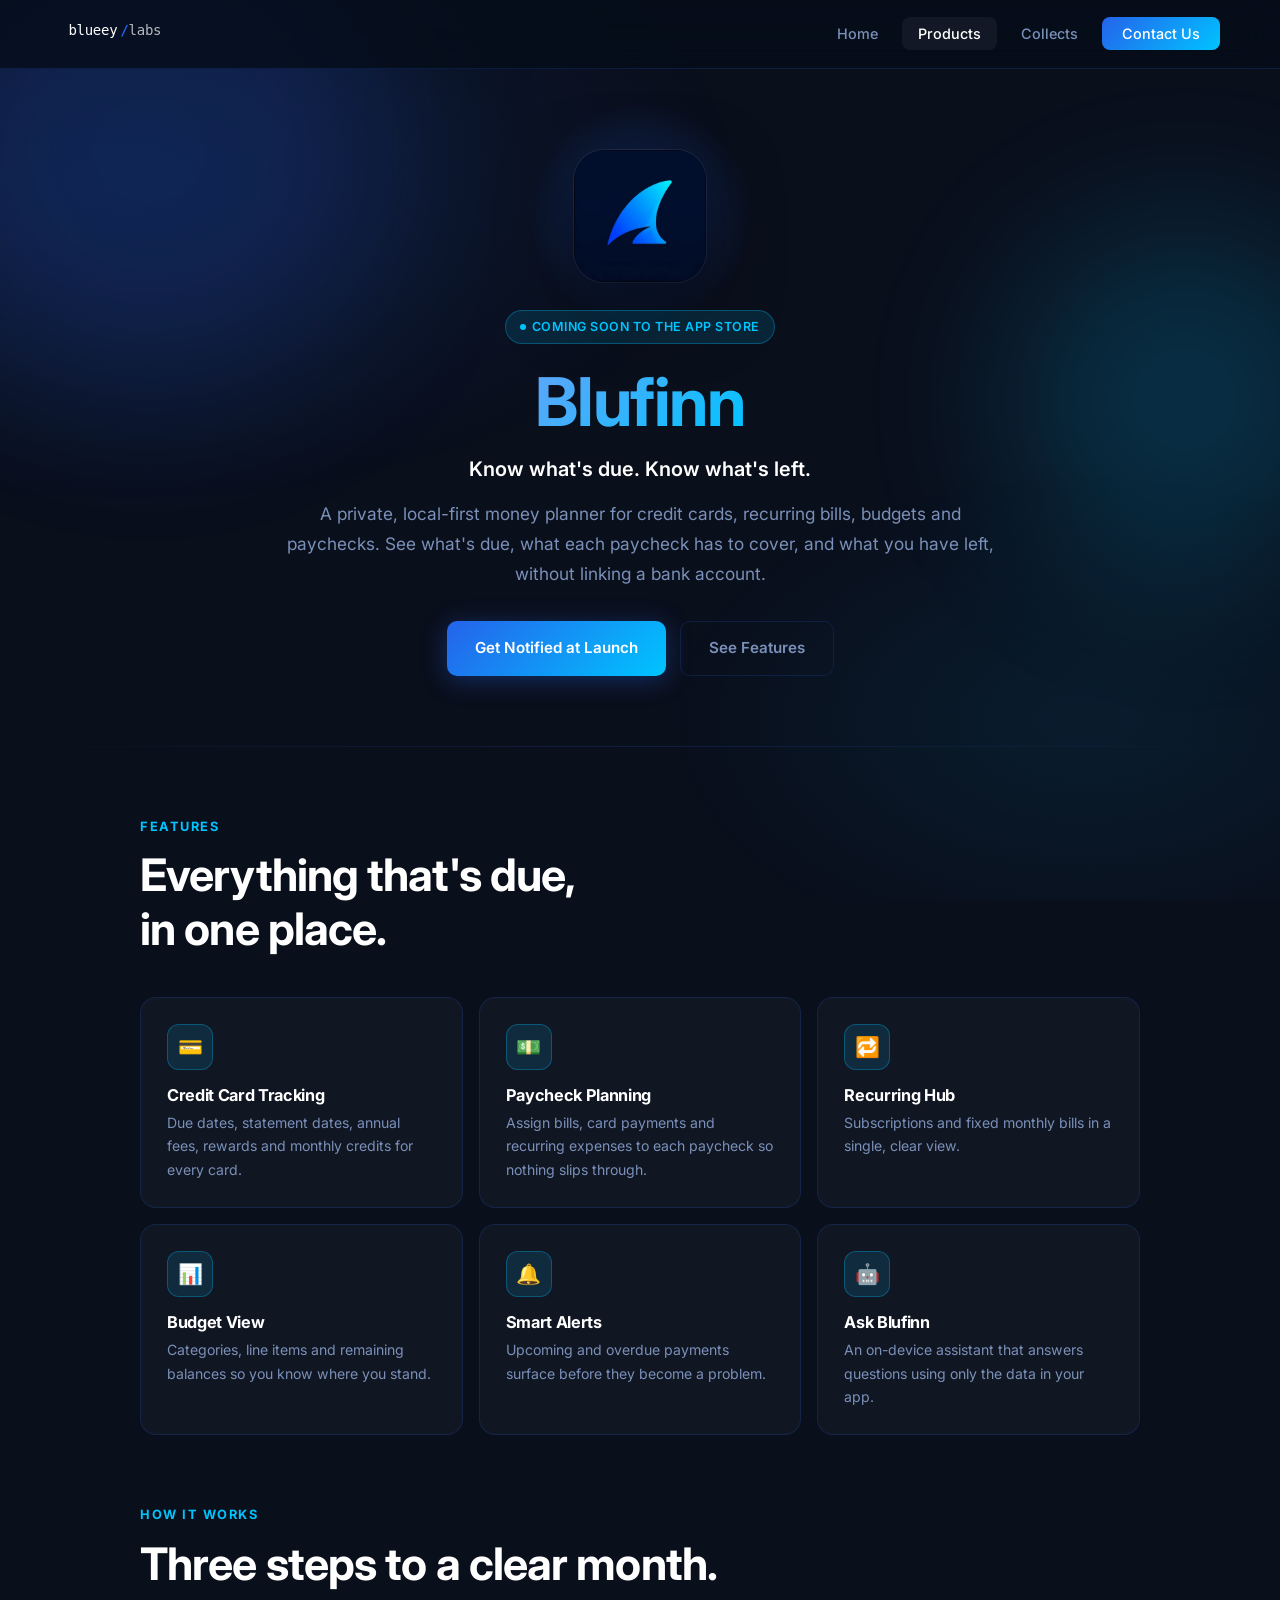
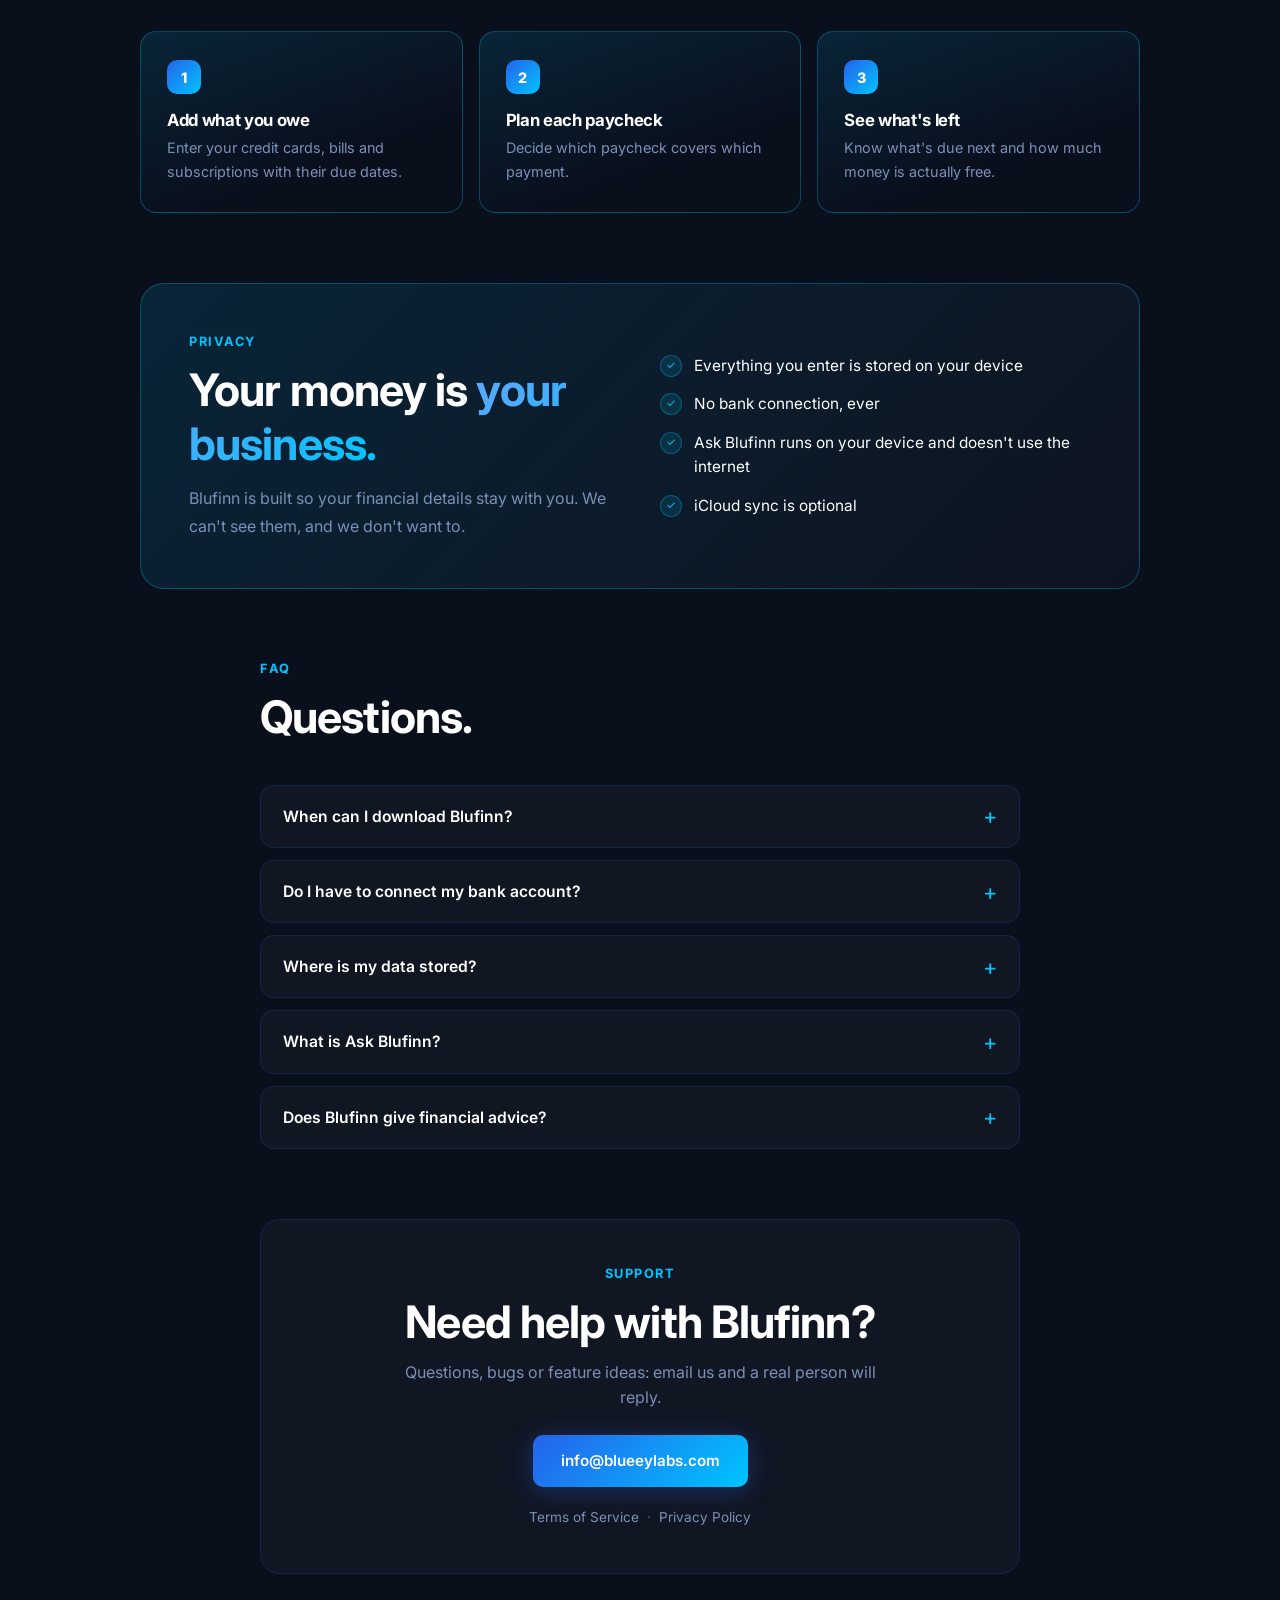
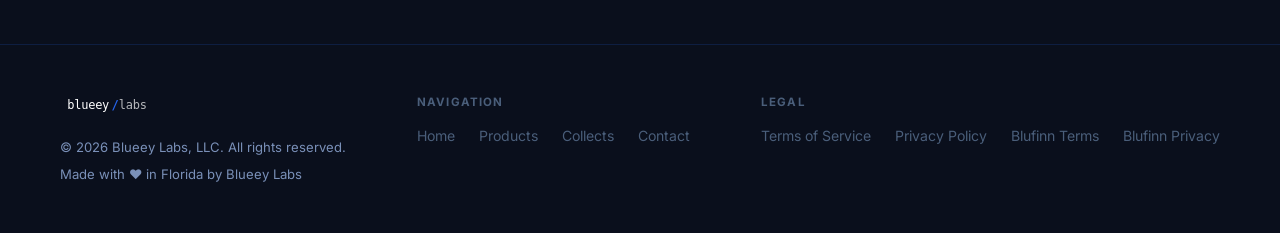
==== blufinn/index.html @ 623c94d7 "Add Blufinn and StockLore pages and a Collects selling FAQ Each app gets its own page (/blufinn/, /s" ====
<!DOCTYPE html>
<html lang="en">
<head>
  <meta charset="UTF-8" />
  <meta name="viewport" content="width=device-width, initial-scale=1.0" />
  <title>Blufinn — Private Money Planner for iPhone | Blueey Labs</title>
  <meta name="description" content="Blufinn is a private, local-first money planner for credit cards, recurring bills, budgets and paychecks. No bank connection required." />
  <link rel="icon" type="image/png" sizes="32x32" href="../assets/images/favicon-32.png" />
  <link rel="icon" type="image/png" sizes="16x16" href="../assets/images/favicon-16.png" />
  <meta property="og:title" content="Blufinn — Private Money Planner for iPhone | Blueey Labs" />
  <meta property="og:description" content="Blufinn is a private, local-first money planner for credit cards, recurring bills, budgets and paychecks. No bank connection required." />
  <meta property="og:image" content="https://blueeylabs.com/assets/images/og-image.png" />
  <link rel="stylesheet" href="../assets/css/style.css" />
  <link rel="stylesheet" href="../assets/css/app-page.css" />
</head>
<body class="" data-nav="products">
<nav>
  <div class="nav-inner">
    <a href="../index.html" class="nav-logo"><img src="../assets/images/logo.svg" alt="Blueey Labs" height="28" /></a>
    <ul class="nav-links">
      <li><a href="../index.html">Home</a></li>
      <li><a href="../products.html">Products</a></li>
      <li><a href="../collects.html">Collects</a></li>
      <li><a href="../contact.html" class="nav-cta">Contact Us</a></li>
    </ul>
    <button class="hamburger" aria-label="Toggle menu"><span></span><span></span><span></span></button>
  </div>
</nav>

<section class="app-hero">
  <div class="orbs"><div class="orb orb-1"></div><div class="orb orb-2"></div></div>
  <div class="app-hero-inner">
    <div class="app-hero-icon-wrap fade-up"><img src="../assets/images/blufinn-icon.webp" alt="Blufinn app icon" class="app-hero-icon" /></div>
    <span class="badge badge-accent fade-up"><span class="badge-dot"></span>Coming Soon to the App Store</span>
    <h1 class="fade-up fade-up-delay-1"><span class="accent-text">Blufinn</span></h1>
    <p class="tagline fade-up fade-up-delay-1">Know what's due. Know what's left.</p>
    <p class="lead fade-up fade-up-delay-2">A private, local-first money planner for credit cards, recurring bills, budgets and paychecks. See what's due, what each paycheck has to cover, and what you have left, without linking a bank account.</p>
    <div class="app-actions fade-up fade-up-delay-3">
      <a href="../contact.html" class="btn btn-accent">Get Notified at Launch</a>
      <a href="#features" class="btn btn-ghost">See Features</a>
    </div>
  </div>
</section>

<div class="divider"></div>

<section class="app-block" id="features">
  <div class="app-narrow">
    <div class="section-header fade-up">
      <div class="section-label">Features</div>
      <h2>Everything that's due,<br>in one place.</h2>
    </div>
    <div class="feat-grid">
      <div class="feat glow fade-up"><div class="emoji">💳</div><h3>Credit Card Tracking</h3><p>Due dates, statement dates, annual fees, rewards and monthly credits for every card.</p></div>
      <div class="feat glow fade-up fade-up-delay-1"><div class="emoji">💵</div><h3>Paycheck Planning</h3><p>Assign bills, card payments and recurring expenses to each paycheck so nothing slips through.</p></div>
      <div class="feat glow fade-up fade-up-delay-2"><div class="emoji">🔁</div><h3>Recurring Hub</h3><p>Subscriptions and fixed monthly bills in a single, clear view.</p></div>
      <div class="feat glow fade-up"><div class="emoji">📊</div><h3>Budget View</h3><p>Categories, line items and remaining balances so you know where you stand.</p></div>
      <div class="feat glow fade-up fade-up-delay-1"><div class="emoji">🔔</div><h3>Smart Alerts</h3><p>Upcoming and overdue payments surface before they become a problem.</p></div>
      <div class="feat glow fade-up fade-up-delay-2"><div class="emoji">🤖</div><h3>Ask Blufinn</h3><p>An on-device assistant that answers questions using only the data in your app.</p></div>
    </div>
  </div>
</section>

<section class="app-block" style="padding-top: 0;">
  <div class="app-narrow">
    <div class="section-header fade-up">
      <div class="section-label">How it works</div>
      <h2>Three steps to a clear month.</h2>
    </div>
    <div class="flow">
      <div class="flow-step fade-up"><h3>Add what you owe</h3><p>Enter your credit cards, bills and subscriptions with their due dates.</p></div>
      <div class="flow-step fade-up fade-up-delay-1"><h3>Plan each paycheck</h3><p>Decide which paycheck covers which payment.</p></div>
      <div class="flow-step fade-up fade-up-delay-2"><h3>See what's left</h3><p>Know what's due next and how much money is actually free.</p></div>
    </div>
  </div>
</section>

<section class="app-block" style="padding-top: 0;">
  <div class="app-narrow">
    <div class="callout fade-up">
      <div>
        <div class="section-label">Privacy</div>
        <h2>Your money is <span class="accent-text">your business.</span></h2>
        <p>Blufinn is built so your financial details stay with you. We can't see them, and we don't want to.</p>
      </div>
      <ul class="check-list">
        <li>Everything you enter is stored on your device</li>
        <li>No bank connection, ever</li>
        <li>Ask Blufinn runs on your device and doesn't use the internet</li>
        <li>iCloud sync is optional</li>
      </ul>
    </div>
  </div>
</section>

<section class="app-block" style="padding-top: 0;" id="faq">
  <div class="app-narrow" style="max-width: 760px;">
    <div class="section-header fade-up">
      <div class="section-label">FAQ</div>
      <h2>Questions.</h2>
    </div>
    <div class="faq fade-up">
      <details><summary>When can I download Blufinn?</summary><p>Blufinn is coming soon to the App Store for iPhone. <a href="../contact.html">Send us a message</a> and we'll let you know when it launches.</p></details>
      <details><summary>Do I have to connect my bank account?</summary><p>No. Blufinn never connects to your bank. You enter your cards, bills and paychecks yourself.</p></details>
      <details><summary>Where is my data stored?</summary><p>On your device. Blueey Labs has no access to it. If you turn on optional iCloud sync, your data syncs across your own Apple devices through Apple's iCloud.</p></details>
      <details><summary>What is Ask Blufinn?</summary><p>An assistant built into the app that answers questions using only the data already on your device. It doesn't connect to the internet.</p></details>
      <details><summary>Does Blufinn give financial advice?</summary><p>No. Blufinn is a personal planning tool that helps you organize your own information. It isn't financial, investment, tax or legal advice.</p></details>
    </div>
  </div>
</section>

<section class="app-block" style="padding-top: 0;" id="support">
  <div class="app-narrow" style="max-width: 760px;">
    <div class="support-card fade-up">
      <div class="section-label">Support</div>
      <h2>Need help with Blufinn?</h2>
      <p>Questions, bugs or feature ideas: email us and a real person will reply.</p>
      <a href="mailto:info@blueeylabs.com?subject=Blufinn%20Support" class="btn btn-accent">info@blueeylabs.com</a>
      <div class="support-links"><a href="terms.html">Terms of Service</a>·<a href="privacy.html">Privacy Policy</a></div>
    </div>
  </div>
</section>

<footer>
  <div class="footer-inner">
    <div class="footer-col">
      <a href="../index.html" class="footer-logo"><img src="../assets/images/logo.svg" alt="Blueey Labs" height="24" /></a>
      <div class="footer-copy">
        <p>© 2026 Blueey Labs, LLC. All rights reserved.</p>
        <p style="margin-top:6px;">Made with ❤️ in Florida by Blueey Labs</p>
      </div>
    </div>
    <div class="footer-col">
      <span class="footer-col-label">Navigation</span>
      <ul class="footer-links">
        <li><a href="../index.html">Home</a></li>
        <li><a href="../products.html">Products</a></li>
      <li><a href="../collects.html">Collects</a></li>
        <li><a href="../contact.html">Contact</a></li>
      </ul>
    </div>
    <div class="footer-col">
      <span class="footer-col-label">Legal</span>
      <ul class="footer-links">
        <li><a href="../legal/terms.html">Terms of Service</a></li>
        <li><a href="../legal/privacy.html">Privacy Policy</a></li>
        <li><a href="terms.html">Blufinn Terms</a></li>
        <li><a href="privacy.html">Blufinn Privacy</a></li>
      </ul>
    </div>
  </div>
</footer>
<script src="../assets/js/main.js"></script>
</body>
</html>
---- assets/css/style.css ----
@import url('https://fonts.googleapis.com/css2?family=Inter:wght@300;400;500;600;700;800;900&family=JetBrains+Mono:wght@400;600&display=swap');

:root {
  --bg-base: #0A0F1C;
  --bg-surface: #0D1526;
  --bg-card: rgba(255, 255, 255, 0.03);
  --blue: #2563EB;
  --blue-light: #3B82F6;
  --cyan: #00C4FF;
  --gradient: linear-gradient(135deg, #2563EB, #00C4FF);
  --gradient-text: linear-gradient(135deg, #60A5FA, #00C4FF);
  --text-primary: #FFFFFF;
  --text-secondary: #7A90B8;
  --text-muted: #4A5E7A;
  --border: rgba(37, 99, 235, 0.18);
  --border-hover: rgba(0, 196, 255, 0.3);
  --glow: 0 0 40px rgba(37, 99, 235, 0.22);
  --radius: 16px;
  --radius-sm: 10px;
}

*, *::before, *::after { box-sizing: border-box; margin: 0; padding: 0; }

html { scroll-behavior: smooth; }

body {
  font-family: 'Inter', -apple-system, BlinkMacSystemFont, sans-serif;
  background: var(--bg-base);
  color: var(--text-primary);
  line-height: 1.6;
  overflow-x: hidden;
}

/* ── Background ── */
@property --tone-a { syntax: '<color>'; inherits: true; initial-value: rgba(37, 99, 235, 0.12); }
@property --tone-b { syntax: '<color>'; inherits: true; initial-value: rgba(0, 196, 255, 0.08); }

body { transition: --tone-a 1.4s ease, --tone-b 1.4s ease; }
body.tone-warm { --tone-a: rgba(139, 107, 217, 0.13); --tone-b: rgba(245, 128, 74, 0.13); }

body::before {
  content: '';
  position: fixed;
  inset: 0;
  background:
    radial-gradient(ellipse 80% 60% at 10% 20%, var(--tone-a) 0%, transparent 60%),
    radial-gradient(ellipse 60% 50% at 85% 80%, var(--tone-b) 0%, transparent 55%);
  pointer-events: none;
  z-index: 0;
}

/* ── Typography ── */
h1, h2, h3, h4 { font-weight: 700; line-height: 1.2; letter-spacing: -0.02em; }
h1 { font-size: clamp(2.4rem, 6vw, 4.5rem); }
h2 { font-size: clamp(1.8rem, 4vw, 2.8rem); }
h3 { font-size: clamp(1.2rem, 2.5vw, 1.5rem); }
p { color: var(--text-secondary); }

.gradient-text {
  background: var(--gradient-text);
  -webkit-background-clip: text;
  -webkit-text-fill-color: transparent;
  background-clip: text;
}

/* ── Layout ── */
.container { max-width: 1160px; margin: 0 auto; padding: 0 24px; }

/* ── Navigation ── */
nav {
  position: fixed;
  top: 0;
  view-transition-name: site-nav;
  left: 0;
  right: 0;
  z-index: 100;
  padding: 0 24px;
  backdrop-filter: blur(20px);
  -webkit-backdrop-filter: blur(20px);
  background: rgba(6, 13, 26, 0.8);
  border-bottom: 1px solid var(--border);
  transition: all 0.3s ease;
}

.nav-inner {
  max-width: 1160px;
  margin: 0 auto;
  height: 68px;
  display: flex;
  align-items: center;
  justify-content: space-between;
}

.nav-logo {
  font-size: 1.2rem;
  font-weight: 800;
  letter-spacing: -0.03em;
  text-decoration: none;
  background: var(--gradient-text);
  -webkit-background-clip: text;
  -webkit-text-fill-color: transparent;
  background-clip: text;
}

.nav-links {
  display: flex;
  align-items: center;
  gap: 8px;
  list-style: none;
}

.nav-links a {
  text-decoration: none;
  color: var(--text-secondary);
  font-size: 0.9rem;
  font-weight: 500;
  padding: 8px 16px;
  border-radius: 8px;
  transition: all 0.2s ease;
}

.nav-links a:hover, .nav-links a.active {
  color: var(--text-primary);
  background: rgba(255, 255, 255, 0.05);
}

.nav-cta {
  background: var(--gradient) !important;
  color: #fff !important;
  border-radius: 8px !important;
  padding: 8px 20px !important;
}

.nav-cta:hover { opacity: 0.9; transform: translateY(-1px); }

.hamburger {
  display: none;
  flex-direction: column;
  gap: 5px;
  cursor: pointer;
  padding: 4px;
  background: none;
  border: none;
}

.hamburger span {
  display: block;
  width: 22px;
  height: 2px;
  background: var(--text-secondary);
  border-radius: 2px;
  transition: all 0.3s ease;
}

/* ── Buttons ── */
.btn {
  display: inline-flex;
  align-items: center;
  gap: 8px;
  padding: 14px 28px;
  border-radius: var(--radius-sm);
  font-size: 0.95rem;
  font-weight: 600;
  text-decoration: none;
  cursor: pointer;
  border: none;
  transition: all 0.25s ease;
  font-family: inherit;
}

.btn-primary {
  background: var(--gradient);
  color: #fff;
  box-shadow: 0 4px 24px rgba(37, 99, 235, 0.35);
}

.btn-primary:hover {
  transform: translateY(-2px);
  box-shadow: 0 8px 32px rgba(37, 99, 235, 0.5);
}

.btn-ghost {
  background: transparent;
  color: var(--text-secondary);
  border: 1px solid var(--border);
}

.btn-ghost:hover {
  color: var(--text-primary);
  border-color: var(--border-hover);
  background: rgba(255, 255, 255, 0.04);
}

.btn-outline {
  background: transparent;
  color: var(--cyan);
  border: 1px solid rgba(0, 196, 255, 0.3);
}

.btn-outline:hover {
  background: rgba(0, 196, 255, 0.08);
  border-color: var(--cyan);
}

/* ── Cards ── */
.card {
  background: var(--bg-card);
  border: 1px solid var(--border);
  border-radius: var(--radius);
  padding: 32px;
  transition: all 0.3s ease;
  position: relative;
  overflow: hidden;
}

.card::before {
  content: '';
  position: absolute;
  inset: 0;
  background: linear-gradient(135deg, rgba(37,99,235,0.05) 0%, transparent 60%);
  opacity: 0;
  transition: opacity 0.3s ease;
  pointer-events: none;
}

.card:hover {
  border-color: var(--border-hover);
  transform: translateY(-4px);
  box-shadow: var(--glow);
}

.card:hover::before { opacity: 1; }

/* ── Badge ── */
.badge {
  display: inline-flex;
  align-items: center;
  gap: 6px;
  padding: 6px 14px;
  border-radius: 100px;
  font-size: 0.78rem;
  font-weight: 600;
  letter-spacing: 0.04em;
  text-transform: uppercase;
}

.badge-blue {
  background: rgba(37, 99, 235, 0.15);
  color: #60A5FA;
  border: 1px solid rgba(37, 99, 235, 0.25);
}

.badge-cyan {
  background: rgba(0, 196, 255, 0.12);
  color: var(--cyan);
  border: 1px solid rgba(0, 196, 255, 0.2);
}

.badge-dot {
  width: 6px; height: 6px;
  border-radius: 50%;
  background: currentColor;
  animation: pulse 2s ease-in-out infinite;
}

@keyframes pulse {
  0%, 100% { opacity: 1; transform: scale(1); }
  50% { opacity: 0.5; transform: scale(0.8); }
}

/* ── Section ── */
section { position: relative; z-index: 1; }

.section-label {
  font-size: 0.8rem;
  font-weight: 700;
  letter-spacing: 0.12em;
  text-transform: uppercase;
  color: var(--blue);
  margin-bottom: 12px;
}

.section-header { margin-bottom: 64px; }
.section-header.centered { text-align: center; }
.section-header p { margin-top: 16px; max-width: 540px; font-size: 1.05rem; }
.section-header.centered p { margin: 16px auto 0; }

/* ── Divider ── */
.divider {
  height: 1px;
  background: linear-gradient(90deg, transparent, var(--border), transparent);
  margin: 0;
}

/* ── Icon Box ── */
.icon-box {
  width: 52px; height: 52px;
  border-radius: 12px;
  display: flex; align-items: center; justify-content: center;
  background: rgba(37, 99, 235, 0.12);
  border: 1px solid rgba(37, 99, 235, 0.2);
  font-size: 1.4rem;
  margin-bottom: 20px;
  flex-shrink: 0;
}

/* ── Footer ── */
footer {
  position: relative;
  z-index: 1;
  border-top: 1px solid var(--border);
  padding: 48px 24px;
  margin-top: 0;
}

.footer-inner {
  max-width: 1160px;
  margin: 0 auto;
  display: flex;
  align-items: center;
  justify-content: space-between;
  flex-wrap: wrap;
  gap: 24px;
}

.footer-logo {
  font-size: 1.1rem;
  font-weight: 800;
  letter-spacing: -0.03em;
  background: var(--gradient-text);
  -webkit-background-clip: text;
  -webkit-text-fill-color: transparent;
  background-clip: text;
  text-decoration: none;
}

.footer-links {
  display: flex;
  gap: 24px;
  list-style: none;
}

.footer-links a {
  text-decoration: none;
  color: var(--text-muted);
  font-size: 0.88rem;
  transition: color 0.2s;
}

.footer-links a:hover { color: var(--text-secondary); }

.footer-copy {
  font-size: 0.82rem;
  color: var(--text-muted);
}

/* ── Scroll Animation ── */
.fade-up {
  opacity: 0;
  transform: translateY(30px);
  transition: opacity 0.8s cubic-bezier(0.22, 1, 0.36, 1), transform 0.8s cubic-bezier(0.22, 1, 0.36, 1);
}

.fade-up.visible {
  opacity: 1;
  transform: translateY(0);
}

.fade-up-delay-1 { transition-delay: 0.1s; }
.fade-up-delay-2 { transition-delay: 0.2s; }
.fade-up-delay-3 { transition-delay: 0.3s; }

/* ── Page Hero (inner pages) ── */
.page-hero {
  padding: 160px 0 80px;
  text-align: center;
}

.page-hero p {
  font-size: 1.1rem;
  margin-top: 16px;
  max-width: 500px;
  margin-left: auto;
  margin-right: auto;
}

/* ── Scroll Progress Bar ── */
#scroll-progress {
  position: fixed;
  top: 0; left: 0;
  height: 2px;
  width: 0%;
  background: var(--gradient);
  z-index: 200;
  transition: width 0.1s linear;
  border-radius: 0 2px 2px 0;
}

/* ── Hamburger → X ── */
.hamburger.open span:nth-child(1) { transform: translateY(7px) rotate(45deg); }
.hamburger.open span:nth-child(2) { opacity: 0; transform: scaleX(0); }
.hamburger.open span:nth-child(3) { transform: translateY(-7px) rotate(-45deg); }

/* ── Typewriter cursor ── */
.typewriter-wrap { display: inline; }
#typewriter { display: inline; }
.cursor {
  display: inline-block;
  width: 3px;
  height: 0.85em;
  background: var(--cyan);
  border-radius: 2px;
  margin-left: 4px;
  vertical-align: middle;
  animation: blink 1s step-end infinite;
}
@keyframes blink { 0%, 100% { opacity: 1; } 50% { opacity: 0; } }

/* ── Floating Orbs ── */
.orbs {
  position: absolute;
  inset: 0;
  overflow: hidden;
  pointer-events: none;
  z-index: 0;
}
.orb {
  position: absolute;
  border-radius: 50%;
  filter: blur(80px);
  opacity: 0.18;
  animation: float 12s ease-in-out infinite;
}
.orb-1 { width: 500px; height: 500px; background: #2563EB; top: -100px; left: -100px; animation-duration: 14s; }
.orb-2 { width: 350px; height: 350px; background: #00C4FF; top: 30%; right: -80px; animation-duration: 10s; animation-delay: -4s; }
.orb-3 { width: 300px; height: 300px; background: #2563EB; bottom: 0; left: 30%; animation-duration: 16s; animation-delay: -8s; }

@keyframes float {
  0%, 100% { transform: translate(0, 0) scale(1); }
  33% { transform: translate(30px, -40px) scale(1.05); }
  66% { transform: translate(-20px, 20px) scale(0.95); }
}

/* ── iPhone Mockup ── */
.iphone-mockup {
  position: relative;
  width: 240px;
  margin: 0 auto;
  flex-shrink: 0;
}
.iphone-frame {
  position: relative;
  width: 240px;
  background: #0A0F1C;
  border-radius: 40px;
  border: 2px solid rgba(255,255,255,0.12);
  box-shadow:
    0 0 0 1px rgba(255,255,255,0.06),
    0 40px 80px rgba(0,0,0,0.6),
    inset 0 0 0 1px rgba(255,255,255,0.04);
  padding: 14px 10px;
  overflow: hidden;
}
.iphone-notch {
  width: 80px; height: 22px;
  background: #0A0F1C;
  border-radius: 0 0 14px 14px;
  margin: 0 auto 10px;
  border: 2px solid rgba(255,255,255,0.1);
  border-top: none;
  position: relative; z-index: 2;
}
.iphone-screen {
  border-radius: 24px;
  overflow: hidden;
  background: #f0f0f0;
  aspect-ratio: 9/19.5;
}
.iphone-screen img {
  width: 100%; height: 100%;
  object-fit: cover;
  display: block;
}
.iphone-screen-placeholder {
  width: 100%;
  height: 100%;
  background: linear-gradient(160deg, #1a2a4a 0%, #0a1628 100%);
  display: flex; align-items: center; justify-content: center;
  flex-direction: column; gap: 12px;
}
.iphone-screen-placeholder span {
  font-size: 2rem;
}
.iphone-screen-placeholder p {
  font-size: 0.7rem;
  color: rgba(255,255,255,0.4);
  text-align: center;
  padding: 0 12px;
}
.iphone-btn-side {
  position: absolute;
  right: -3px;
  top: 80px;
  width: 3px; height: 60px;
  background: rgba(255,255,255,0.1);
  border-radius: 0 2px 2px 0;
}
.iphone-btn-vol-up {
  position: absolute;
  left: -3px; top: 70px;
  width: 3px; height: 36px;
  background: rgba(255,255,255,0.1);
  border-radius: 2px 0 0 2px;
}
.iphone-btn-vol-down {
  position: absolute;
  left: -3px; top: 114px;
  width: 3px; height: 36px;
  background: rgba(255,255,255,0.1);
  border-radius: 2px 0 0 2px;
}

/* ── Legal Pages ── */
.legal-content {
  max-width: 760px;
  margin: 0 auto;
  padding: 40px 24px 100px;
}
.legal-content h2 { font-size: 1.4rem; margin: 40px 0 12px; color: var(--text-primary); }
.legal-content h3 { font-size: 1rem; margin: 24px 0 8px; color: var(--text-secondary); font-weight: 600; }
.legal-content p { font-size: 0.92rem; line-height: 1.8; margin-bottom: 12px; }
.legal-content ul { padding-left: 20px; margin-bottom: 12px; }
.legal-content ul li { font-size: 0.92rem; line-height: 1.8; color: var(--text-secondary); margin-bottom: 6px; }
.legal-content a { color: var(--blue-light); text-decoration: none; }
.legal-content a:hover { text-decoration: underline; }
.legal-meta {
  font-size: 0.8rem;
  color: var(--text-muted);
  padding: 12px 16px;
  background: var(--bg-card);
  border: 1px solid var(--border);
  border-radius: 8px;
  margin-bottom: 40px;
}

/* ── Footer Legal Links ── */
.footer-inner {
  align-items: flex-start !important;
}
.footer-col { display: flex; flex-direction: column; gap: 12px; }
.footer-col-label {
  font-size: 0.72rem;
  font-weight: 700;
  letter-spacing: 0.1em;
  text-transform: uppercase;
  color: var(--text-muted);
}

/* ── 404 Page ── */
.not-found {
  min-height: 100vh;
  display: flex;
  align-items: center;
  justify-content: center;
  text-align: center;
  padding: 24px;
  position: relative; z-index: 1;
}
.not-found-inner { max-width: 520px; }
.not-found-code {
  font-size: clamp(6rem, 20vw, 10rem);
  font-weight: 900;
  letter-spacing: -0.05em;
  line-height: 1;
  background: var(--gradient-text);
  -webkit-background-clip: text;
  -webkit-text-fill-color: transparent;
  background-clip: text;
  margin-bottom: 8px;
}
.not-found h2 { margin-bottom: 16px; }
.not-found p { margin-bottom: 36px; }
.not-found-actions { display: flex; gap: 14px; justify-content: center; flex-wrap: wrap; }

/* ── Responsive ── */
@media (max-width: 768px) {
  .nav-links { display: none; flex-direction: column; gap: 4px; }
  .nav-links.open {
    display: flex;
    position: absolute;
    top: 68px;
    left: 0; right: 0;
    background: rgba(10, 15, 28, 0.97);
    backdrop-filter: blur(20px);
    border-bottom: 1px solid var(--border);
    padding: 16px;
  }
  .nav-links.open a { padding: 12px 16px; border-radius: 8px; width: 100%; }
  .hamburger { display: flex; }
  .footer-inner { flex-direction: column !important; text-align: center; align-items: center !important; }
  .footer-links { flex-wrap: wrap; justify-content: center; }
  .footer-col { align-items: center; }
}

/* ── Anchor offset for fixed nav ── */
section[id] { scroll-margin-top: 88px; }

/* ── Smooth page-to-page transitions ── */
@view-transition { navigation: auto; }
::view-transition-old(root) { animation: vt-out 0.22s ease both; }
::view-transition-new(root) { animation: vt-in 0.38s cubic-bezier(0.22, 1, 0.36, 1) both; }
@keyframes vt-out { to { opacity: 0; transform: translateY(-8px); } }
@keyframes vt-in { from { opacity: 0; transform: translateY(12px); } }

/* ── Cursor-following border glow ── */
.glow { position: relative; }
.glow::before {
  content: '';
  position: absolute;
  inset: 0;
  border-radius: inherit;
  padding: 1.5px;
  background: radial-gradient(260px circle at var(--mx, 50%) var(--my, 50%), var(--glow-color, rgba(0, 196, 255, 0.95)), transparent 70%);
  -webkit-mask: linear-gradient(#000 0 0) content-box, linear-gradient(#000 0 0);
  -webkit-mask-composite: xor;
  mask: linear-gradient(#000 0 0) content-box exclude, linear-gradient(#000 0 0);
  opacity: 0;
  transition: opacity 0.35s ease;
  pointer-events: none;
  z-index: 2;
}
.glow:hover::before { opacity: 1; }
.glow-warm { --glow-color: rgba(255, 150, 90, 0.95); }

/* ── FAQ ── */
:root { interpolate-size: allow-keywords; }
.faq { display: grid; gap: 12px; }
.faq details {
  background: var(--bg-card);
  border: 1px solid var(--border);
  border-radius: 14px;
  padding: 0 22px;
  transition: border-color 0.25s ease;
}
.faq details[open], .faq details:hover { border-color: var(--border-hover); }
.faq summary {
  list-style: none;
  cursor: pointer;
  padding: 18px 0;
  font-weight: 600;
  font-size: 0.98rem;
  display: flex;
  align-items: center;
  justify-content: space-between;
  gap: 16px;
}
.faq summary::-webkit-details-marker { display: none; }
.faq summary::after {
  content: '+';
  flex-shrink: 0;
  font-size: 1.4rem;
  font-weight: 400;
  line-height: 1;
  color: var(--accent, var(--cyan));
  transition: transform 0.3s ease;
}
.faq details[open] summary::after { transform: rotate(45deg); }
.faq details p { padding-bottom: 18px; font-size: 0.93rem; line-height: 1.75; }
.faq details a { color: var(--accent, var(--cyan)); text-decoration: none; }
.faq details a:hover { text-decoration: underline; }
.faq details::details-content {
  block-size: 0;
  overflow: clip;
  transition: block-size 0.35s cubic-bezier(0.22, 1, 0.36, 1), content-visibility 0.35s allow-discrete;
}
.faq details[open]::details-content { block-size: auto; }

@media (prefers-reduced-motion: reduce) {
  *, *::before, *::after { animation: none !important; transition-duration: 0.01ms !important; }
  .fade-up { opacity: 1; transform: none; }
  ::view-transition-old(root), ::view-transition-new(root) { animation: none; }
}
---- assets/css/app-page.css ----
/* Shared layout for the per-app pages (/blufinn, /stocklore) */
body {
  --accent: #00C4FF;
  --accent-grad: linear-gradient(135deg, #2563EB, #00C4FF);
  --accent-text: linear-gradient(135deg, #60A5FA, #00C4FF);
  --accent-soft: rgba(0, 196, 255, 0.12);
  --accent-border: rgba(0, 196, 255, 0.3);
  --accent-shadow: rgba(37, 99, 235, 0.35);
}
body.warm {
  --accent: #FF9E70;
  --accent-grad: linear-gradient(135deg, #F5804A, #8B6BD9);
  --accent-text: linear-gradient(135deg, #F5804A, #8B6BD9);
  --accent-soft: rgba(245, 128, 74, 0.12);
  --accent-border: rgba(245, 128, 74, 0.3);
  --accent-shadow: rgba(245, 128, 74, 0.3);
  --glow-color: rgba(255, 150, 90, 0.95);
  --tone-a: rgba(139, 107, 217, 0.13);
  --tone-b: rgba(245, 128, 74, 0.12);
}

.accent-text {
  background: var(--accent-text);
  -webkit-background-clip: text;
  -webkit-text-fill-color: transparent;
  background-clip: text;
}
.badge-accent { background: var(--accent-soft); color: var(--accent); border: 1px solid var(--accent-border); }
.btn-accent { background: var(--accent-grad); color: #fff; box-shadow: 0 4px 24px var(--accent-shadow); }
.btn-accent:hover { transform: translateY(-2px); filter: brightness(1.08); }

/* ── Hero ── */
.app-hero { padding: 150px 24px 70px; text-align: center; position: relative; z-index: 1; }
.app-hero-inner { max-width: 720px; margin: 0 auto; position: relative; z-index: 1; }
.app-hero-icon-wrap { position: relative; width: 132px; height: 132px; margin: 0 auto 28px; }
.app-hero-icon-wrap::before {
  content: ''; position: absolute; inset: -50px; border-radius: 50%;
  background: radial-gradient(circle, var(--accent-shadow) 0%, transparent 70%);
  animation: appGlow 3.5s ease-in-out infinite;
}
@keyframes appGlow { 0%, 100% { transform: scale(0.92); opacity: 0.7; } 50% { transform: scale(1.08); opacity: 1; } }
.app-hero-icon {
  position: relative; width: 132px; height: 132px; border-radius: 30px; display: block;
  box-shadow: 0 24px 70px rgba(0,0,0,0.55), 0 0 0 1px rgba(255,255,255,0.08);
}
.app-hero h1 { font-size: clamp(2.6rem, 7vw, 4.2rem); margin: 18px 0 10px; }
.app-hero .tagline { font-size: 1.25rem; color: var(--text-primary); font-weight: 600; margin-bottom: 14px; }
.app-hero .lead { font-size: 1.08rem; line-height: 1.75; margin-bottom: 32px; }
.app-actions { display: flex; gap: 14px; justify-content: center; flex-wrap: wrap; }

.app-block { padding: 70px 24px; }
.app-narrow { max-width: 1000px; margin: 0 auto; }
.app-block .section-header { margin-bottom: 40px; }
.app-block .section-label { color: var(--accent); }

/* ── Features ── */
.feat-grid { display: grid; grid-template-columns: repeat(3, 1fr); gap: 16px; }
.feat {
  padding: 26px; border-radius: 16px; background: var(--bg-card); border: 1px solid var(--border);
  transition: transform 0.3s ease, border-color 0.3s ease;
}
.feat:hover { transform: translateY(-3px); border-color: var(--accent-border); }
.feat .emoji {
  width: 46px; height: 46px; border-radius: 12px; display: flex; align-items: center; justify-content: center;
  font-size: 1.25rem; margin-bottom: 16px; background: var(--accent-soft); border: 1px solid var(--accent-border);
}
.feat h3 { font-size: 1.02rem; margin-bottom: 6px; }
.feat p { font-size: 0.88rem; line-height: 1.65; }

/* ── Steps ── */
.flow { display: grid; grid-template-columns: repeat(3, 1fr); gap: 16px; counter-reset: flow; }
.flow-step {
  counter-increment: flow; padding: 28px 26px; border-radius: 16px;
  background: linear-gradient(160deg, var(--accent-soft), transparent 70%); border: 1px solid var(--accent-border);
}
.flow-step::before {
  content: counter(flow); display: flex; align-items: center; justify-content: center;
  width: 34px; height: 34px; border-radius: 10px; margin-bottom: 16px;
  background: var(--accent-grad); color: #fff; font-weight: 800; font-size: 0.9rem;
}
.flow-step h3 { font-size: 1.05rem; margin-bottom: 6px; }
.flow-step p { font-size: 0.9rem; line-height: 1.65; }

/* ── Callout ── */
.callout {
  border-radius: 24px; padding: 48px;
  background: linear-gradient(135deg, var(--accent-soft), rgba(255,255,255,0.02));
  border: 1px solid var(--accent-border);
  display: grid; grid-template-columns: 1fr 1fr; gap: 40px; align-items: center;
}
.callout h2 { margin-bottom: 12px; }
.callout p { font-size: 1rem; line-height: 1.75; }
.check-list { list-style: none; display: grid; gap: 14px; }
.check-list li { display: flex; gap: 12px; align-items: flex-start; font-size: 0.96rem; color: var(--text-primary); }
.check-list li::before {
  content: '✓'; flex-shrink: 0; width: 22px; height: 22px; border-radius: 50%; margin-top: 1px;
  display: flex; align-items: center; justify-content: center; font-size: 0.7rem;
  color: var(--accent); background: var(--accent-soft); border: 1px solid var(--accent-border);
}

/* ── Support ── */
.support-card {
  text-align: center; padding: 44px 28px; border-radius: 20px;
  background: var(--bg-card); border: 1px solid var(--border);
}
.support-card h2 { margin-bottom: 10px; }
.support-card p { max-width: 480px; margin: 0 auto 24px; }
.support-links { margin-top: 20px; font-size: 0.85rem; color: var(--text-muted); }
.support-links a { color: var(--text-secondary); text-decoration: none; margin: 0 8px; }
.support-links a:hover { color: var(--accent); }

@media (max-width: 820px) {
  .app-hero { padding: 120px 20px 50px; }
  .app-block { padding: 50px 16px; }
  .feat-grid, .flow { grid-template-columns: 1fr; }
  .callout { grid-template-columns: 1fr; padding: 32px 24px; gap: 26px; }
}
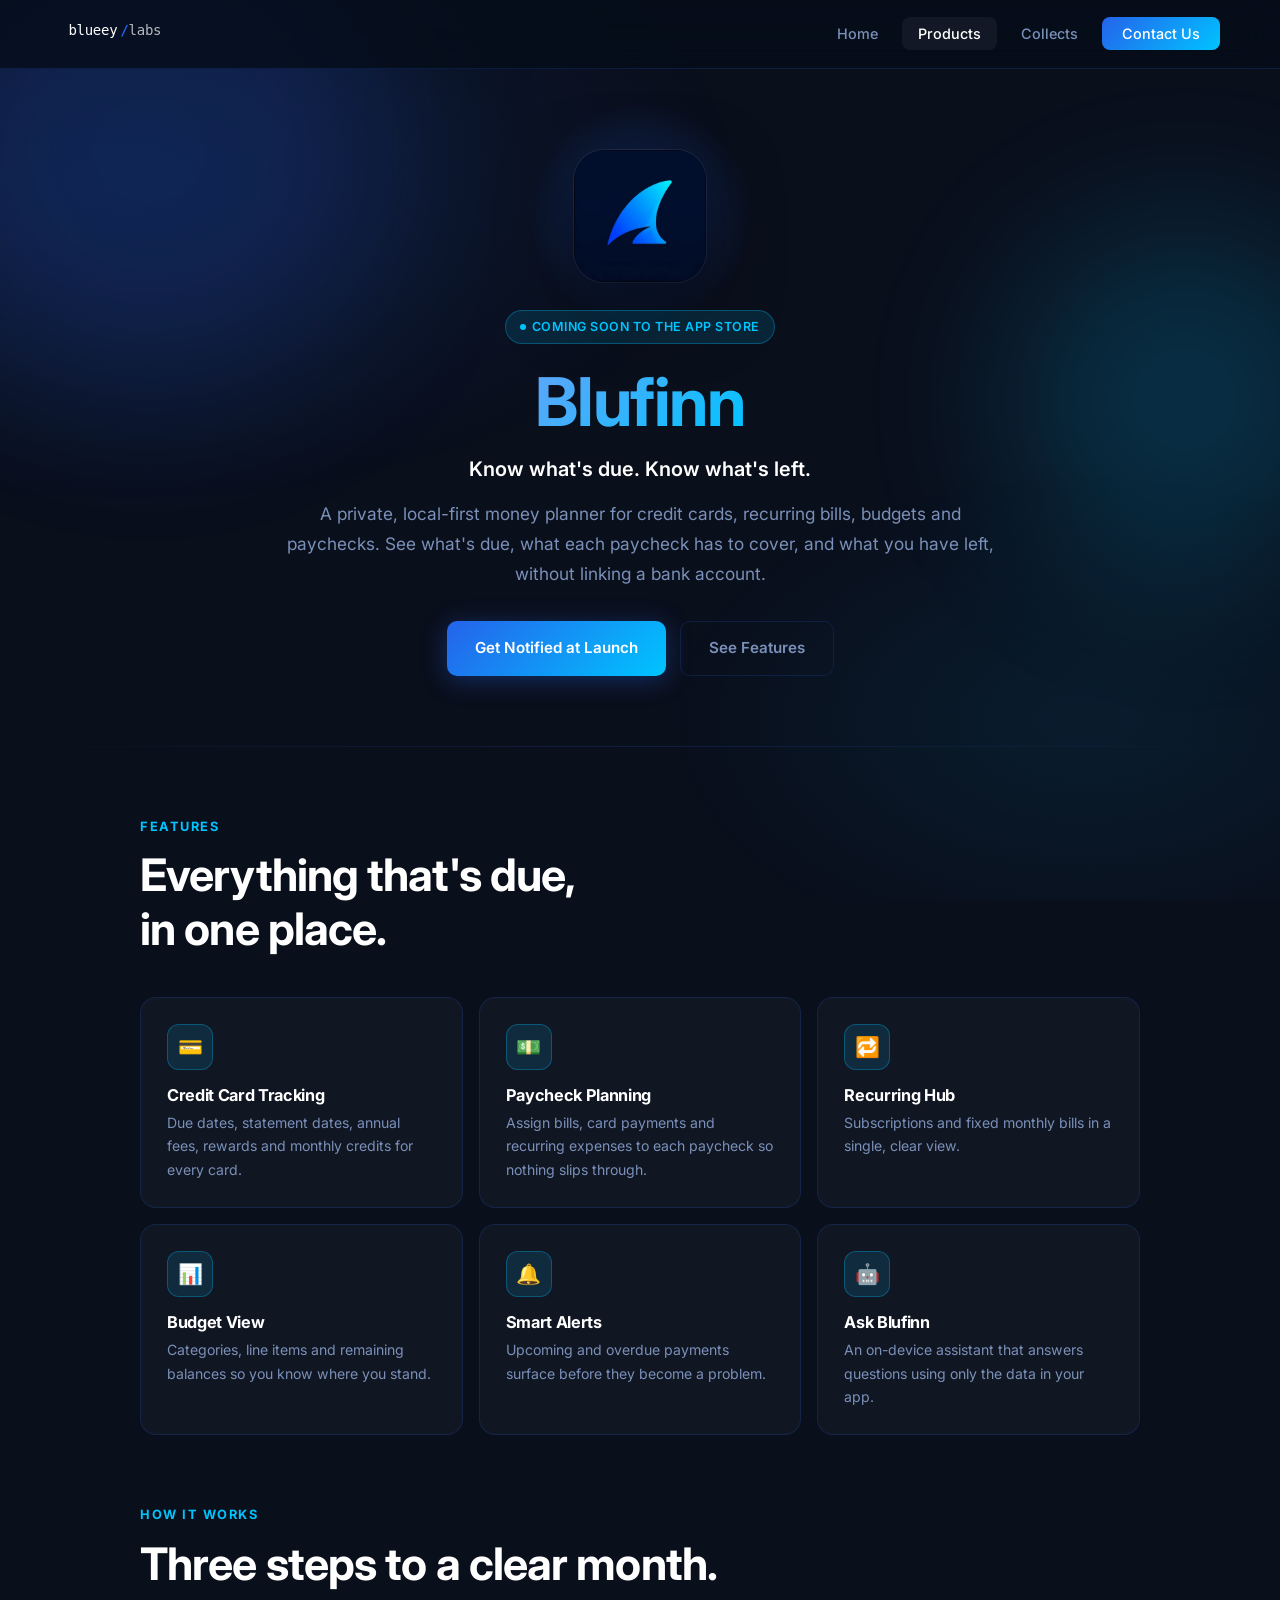
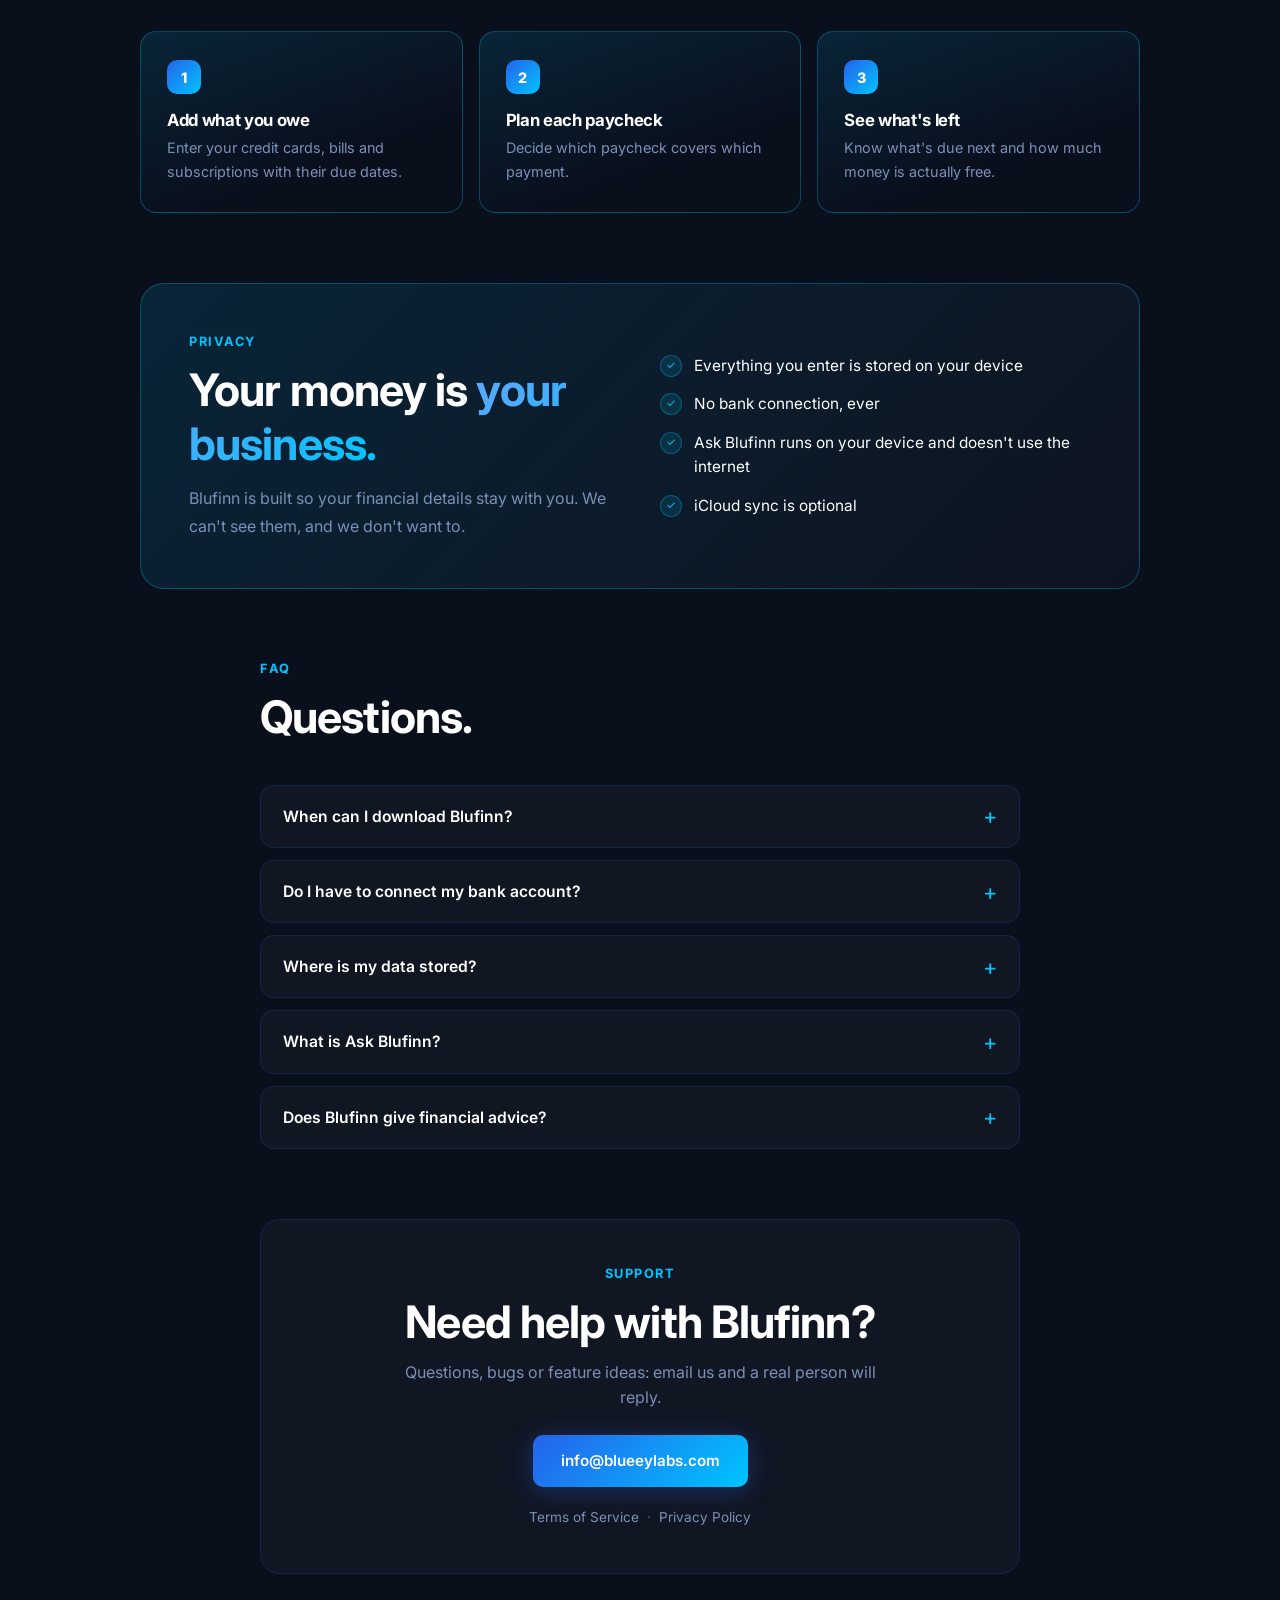
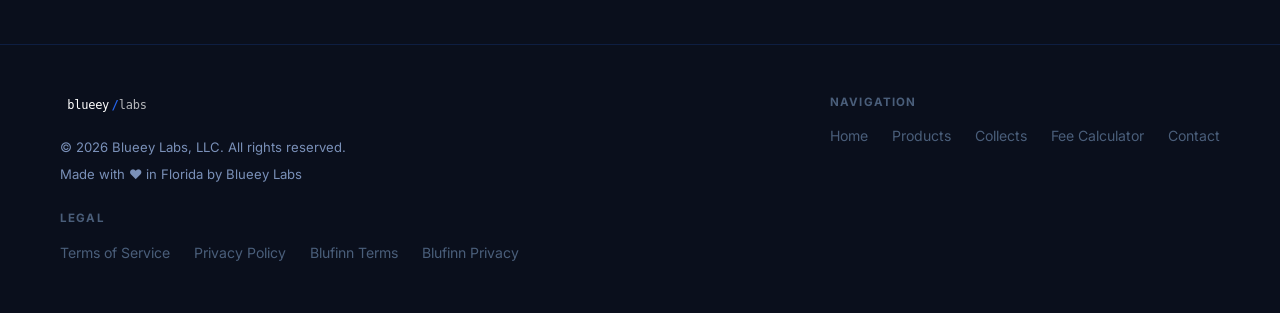
==== commit d37955d0: "Add trading card seller fee calculator and local SEO for Collects Co-Authored-By: Claude Fable 5.2 <" ====
--- a/blufinn/index.html
+++ b/blufinn/index.html
@@ -136,6 +136,7 @@
         <li><a href="../index.html">Home</a></li>
         <li><a href="../products.html">Products</a></li>
       <li><a href="../collects.html">Collects</a></li>
+        <li><a href="../fee-calculator.html">Fee Calculator</a></li>
         <li><a href="../contact.html">Contact</a></li>
       </ul>
     </div>
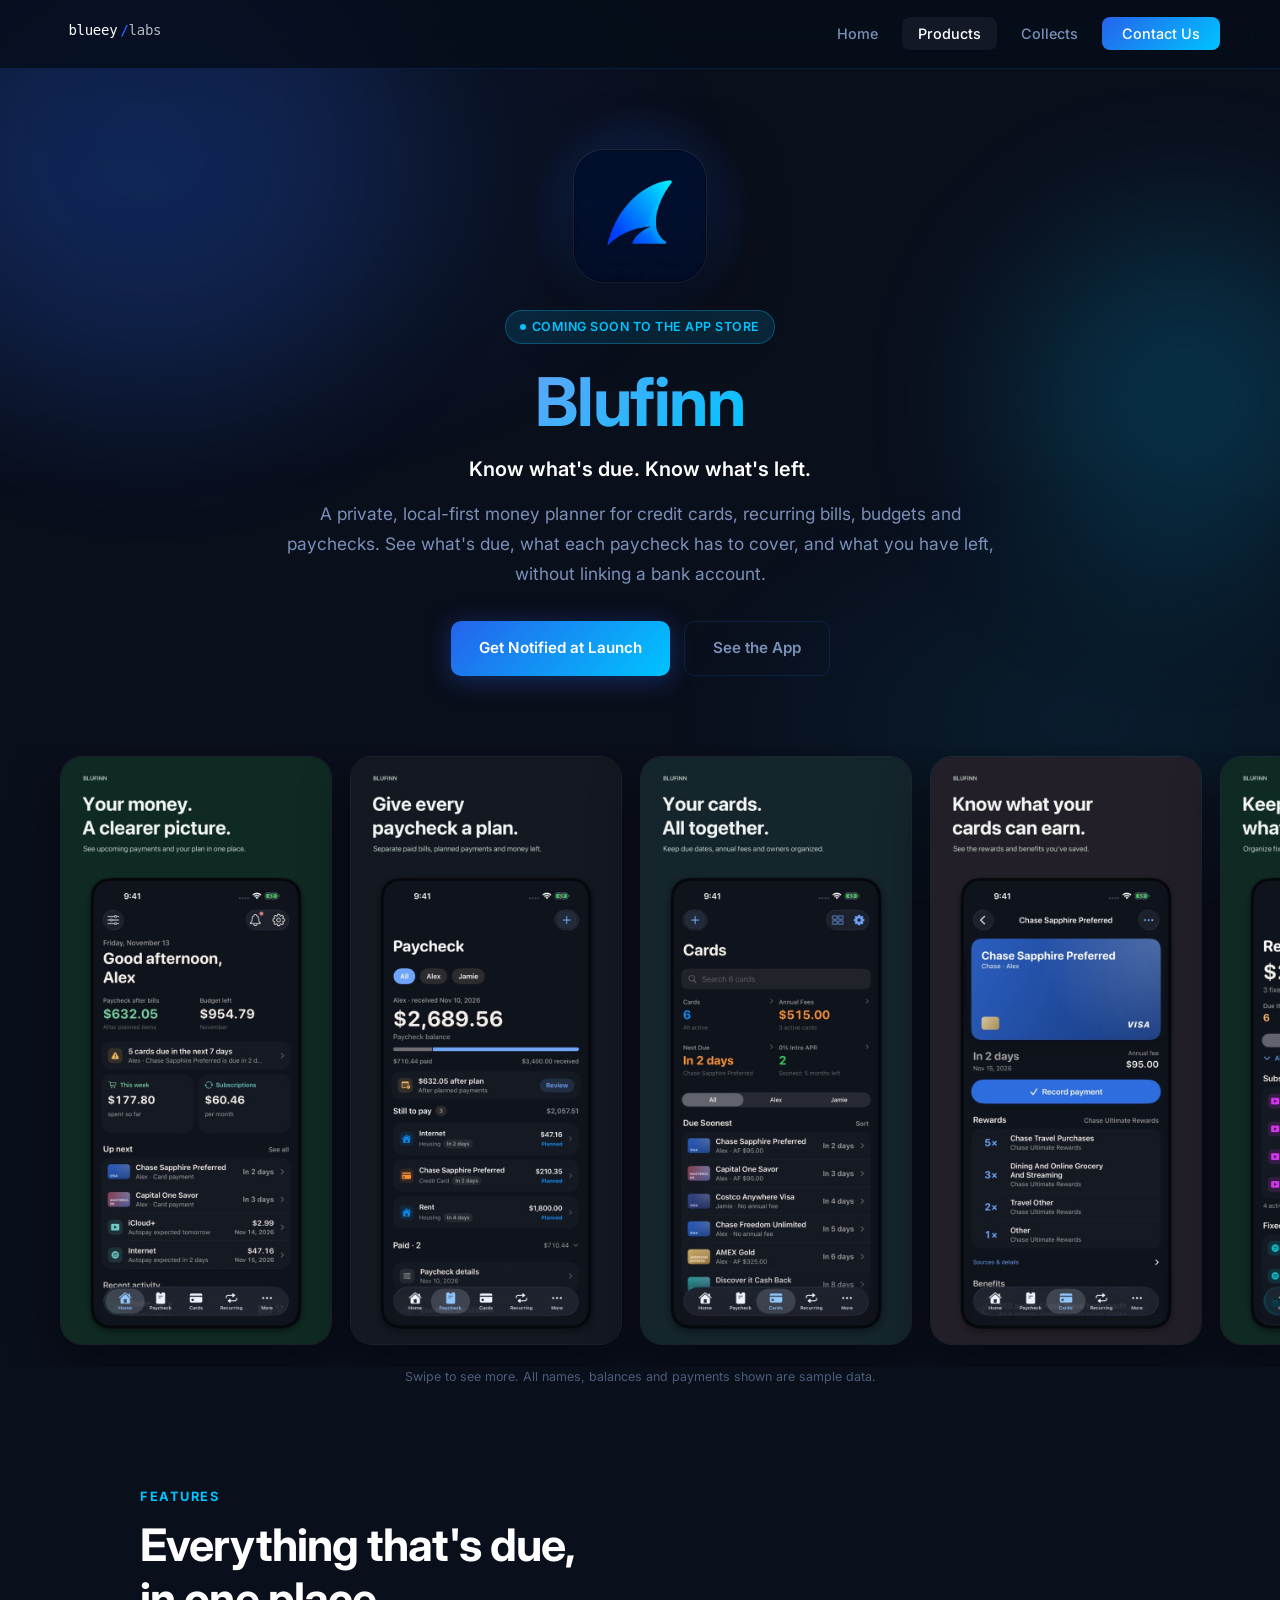
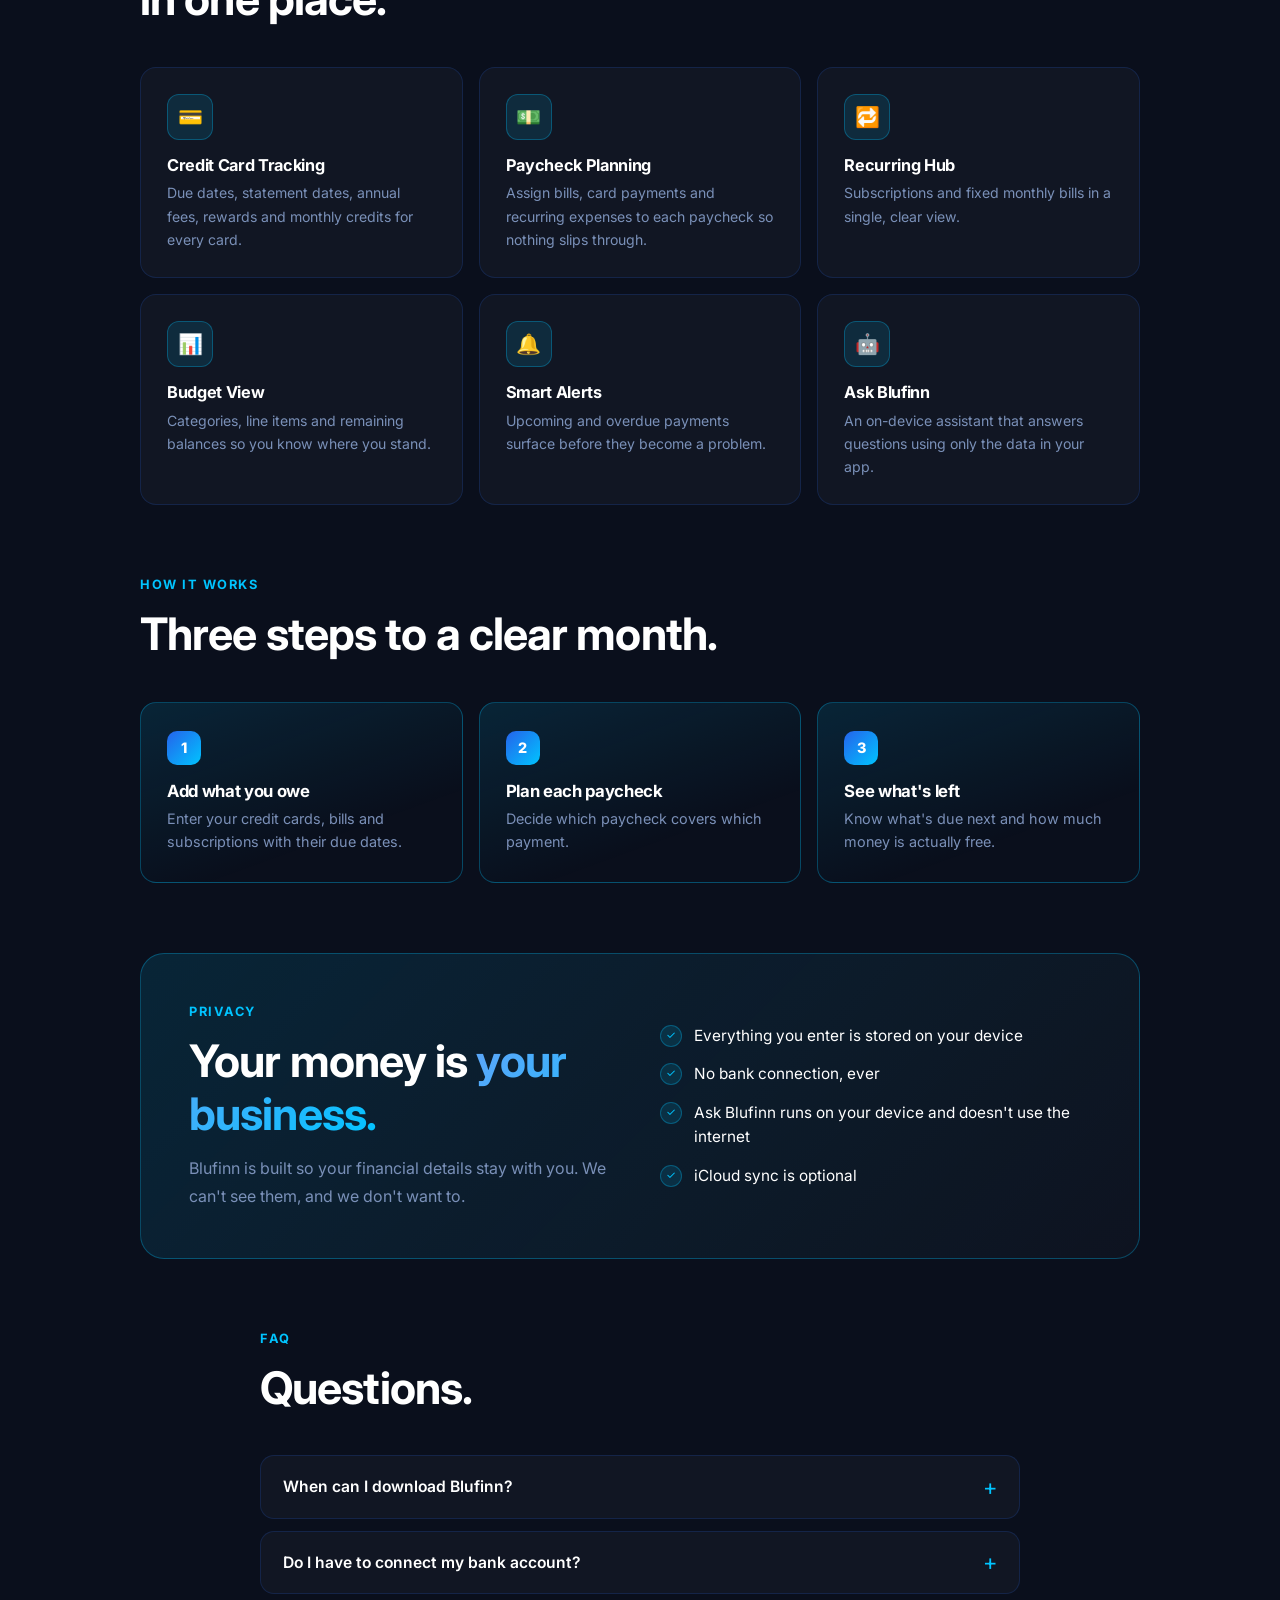
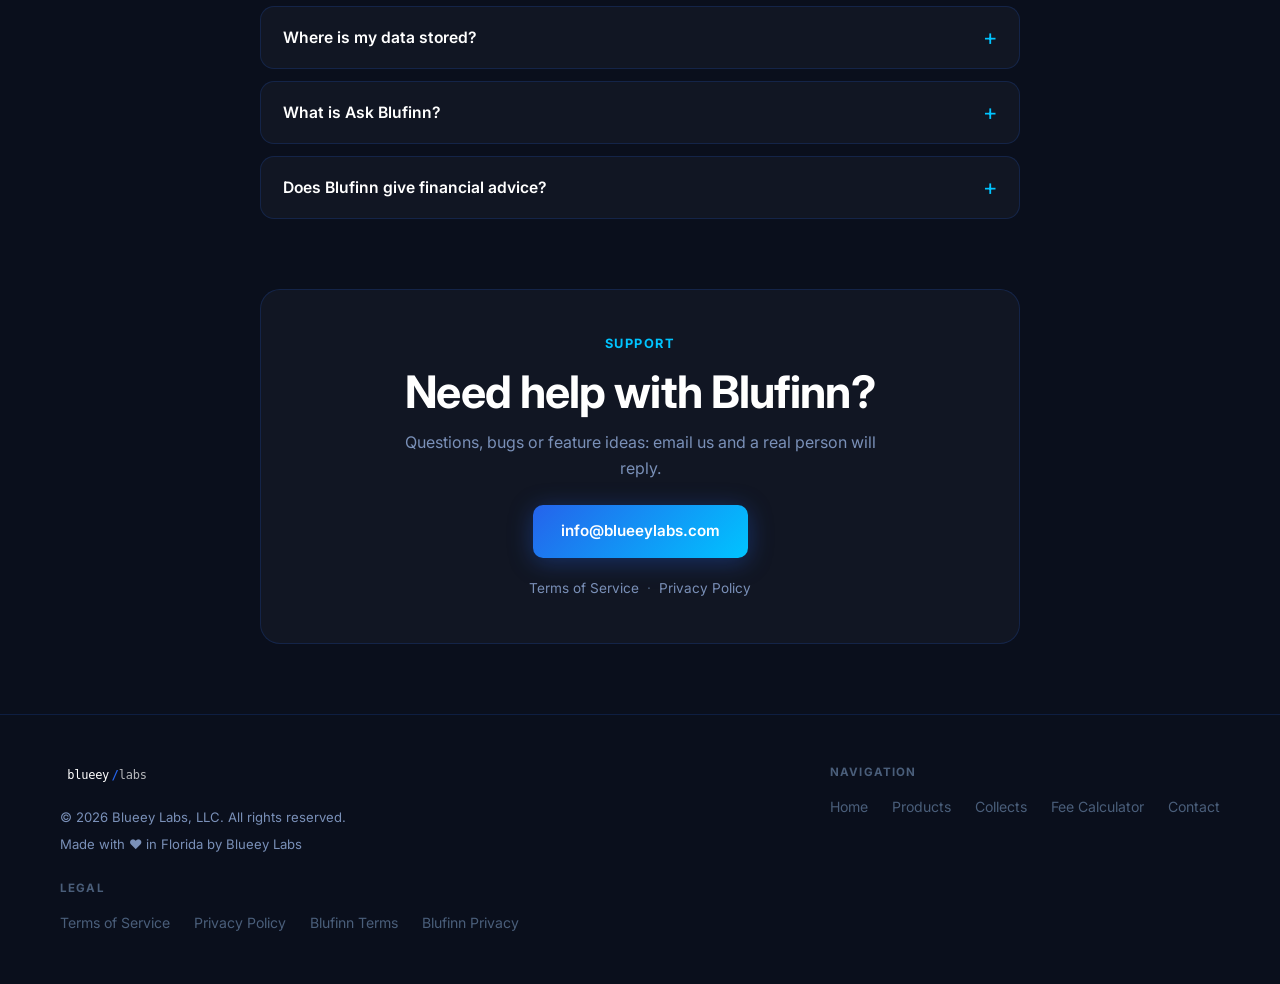
==== commit 95da9b45: "Add Blufinn screenshot gallery to the Blufinn page Co-Authored-By: Claude Fable 5.2 <noreply@anthrop" ====
--- a/blufinn/index.html
+++ b/blufinn/index.html
@@ -37,12 +37,24 @@
     <p class="lead fade-up fade-up-delay-2">A private, local-first money planner for credit cards, recurring bills, budgets and paychecks. See what's due, what each paycheck has to cover, and what you have left, without linking a bank account.</p>
     <div class="app-actions fade-up fade-up-delay-3">
       <a href="../contact.html" class="btn btn-accent">Get Notified at Launch</a>
-      <a href="#features" class="btn btn-ghost">See Features</a>
+      <a href="#screenshots" class="btn btn-ghost">See the App</a>
     </div>
   </div>
 </section>
 
-<div class="divider"></div>
+<section class="shots-section" id="screenshots" aria-label="Blufinn screenshots">
+  <div class="shots fade-up" tabindex="0">
+    <img src="../assets/images/blufinn/01-home.jpg" alt="Your money. A clearer picture. Blufinn Home with fictional upcoming bills, card payments and paycheck totals." width="639" height="1389" loading="eager" />
+    <img src="../assets/images/blufinn/02-paycheck.jpg" alt="Give every paycheck a plan. Paycheck balance with paid items, reserved payments and the amount left after the plan." width="639" height="1389" loading="eager" />
+    <img src="../assets/images/blufinn/03-cards.jpg" alt="Your cards. All together. Credit cards organized by owner and due date, with customizable snapshot totals." width="639" height="1389" loading="eager" />
+    <img src="../assets/images/blufinn/04-rewards.jpg" alt="Know what your cards can earn. A credit card's payment information, rewards and saved benefits." width="639" height="1389" loading="eager" />
+    <img src="../assets/images/blufinn/05-recurring.jpg" alt="Keep track of what repeats. Recurring bills and subscriptions with amounts, owners and expected autopay dates." width="639" height="1389" loading="lazy" />
+    <img src="../assets/images/blufinn/06-budget.jpg" alt="Make room for what matters. Monthly budget categories with planned amounts and money remaining." width="639" height="1389" loading="lazy" />
+    <img src="../assets/images/blufinn/07-ask-blufinn.jpg" alt="Ask about your plan. Ask Blufinn answering a question about upcoming payments using fictional entered data." width="639" height="1389" loading="lazy" />
+    <img src="../assets/images/blufinn/08-catalog.jpg" alt="Find your card. Make it yours. The searchable card catalog with issuer filters, rewards summaries and annual fees." width="639" height="1389" loading="lazy" />
+  </div>
+  <p class="shots-note">Swipe to see more. All names, balances and payments shown are sample data.</p>
+</section>
 
 <section class="app-block" id="features">
   <div class="app-narrow">
--- a/assets/css/app-page.css
+++ b/assets/css/app-page.css
@@ -52,6 +52,25 @@
 .app-narrow { max-width: 1000px; margin: 0 auto; }
 .app-block .section-header { margin-bottom: 40px; }
 .app-block .section-label { color: var(--accent); }
+
+/* ── Screenshots ── */
+.shots-section { padding: 0 0 30px; position: relative; z-index: 1; }
+.shots {
+  display: flex; gap: 18px; overflow-x: auto; scroll-snap-type: x mandatory;
+  padding: 10px max(24px, calc((100vw - 1160px) / 2)) 22px;
+  scroll-padding-inline: max(24px, calc((100vw - 1160px) / 2));
+  scrollbar-width: thin; scrollbar-color: var(--accent-border) transparent;
+  -webkit-overflow-scrolling: touch;
+}
+.shots:focus-visible { outline: 2px solid var(--accent); outline-offset: -2px; }
+.shots img {
+  flex: 0 0 auto; width: 272px; height: auto; border-radius: 22px; scroll-snap-align: start;
+  border: 1px solid rgba(255,255,255,0.08); box-shadow: 0 20px 50px rgba(0,0,0,0.45);
+  transition: transform 0.3s ease;
+}
+@media (hover: hover) { .shots img:hover { transform: translateY(-6px); } }
+.shots-note { text-align: center; font-size: 0.78rem; color: var(--text-muted); padding: 0 24px; }
+@media (max-width: 820px) { .shots img { width: 232px; border-radius: 18px; } .shots { gap: 14px; } }
 
 /* ── Features ── */
 .feat-grid { display: grid; grid-template-columns: repeat(3, 1fr); gap: 16px; }
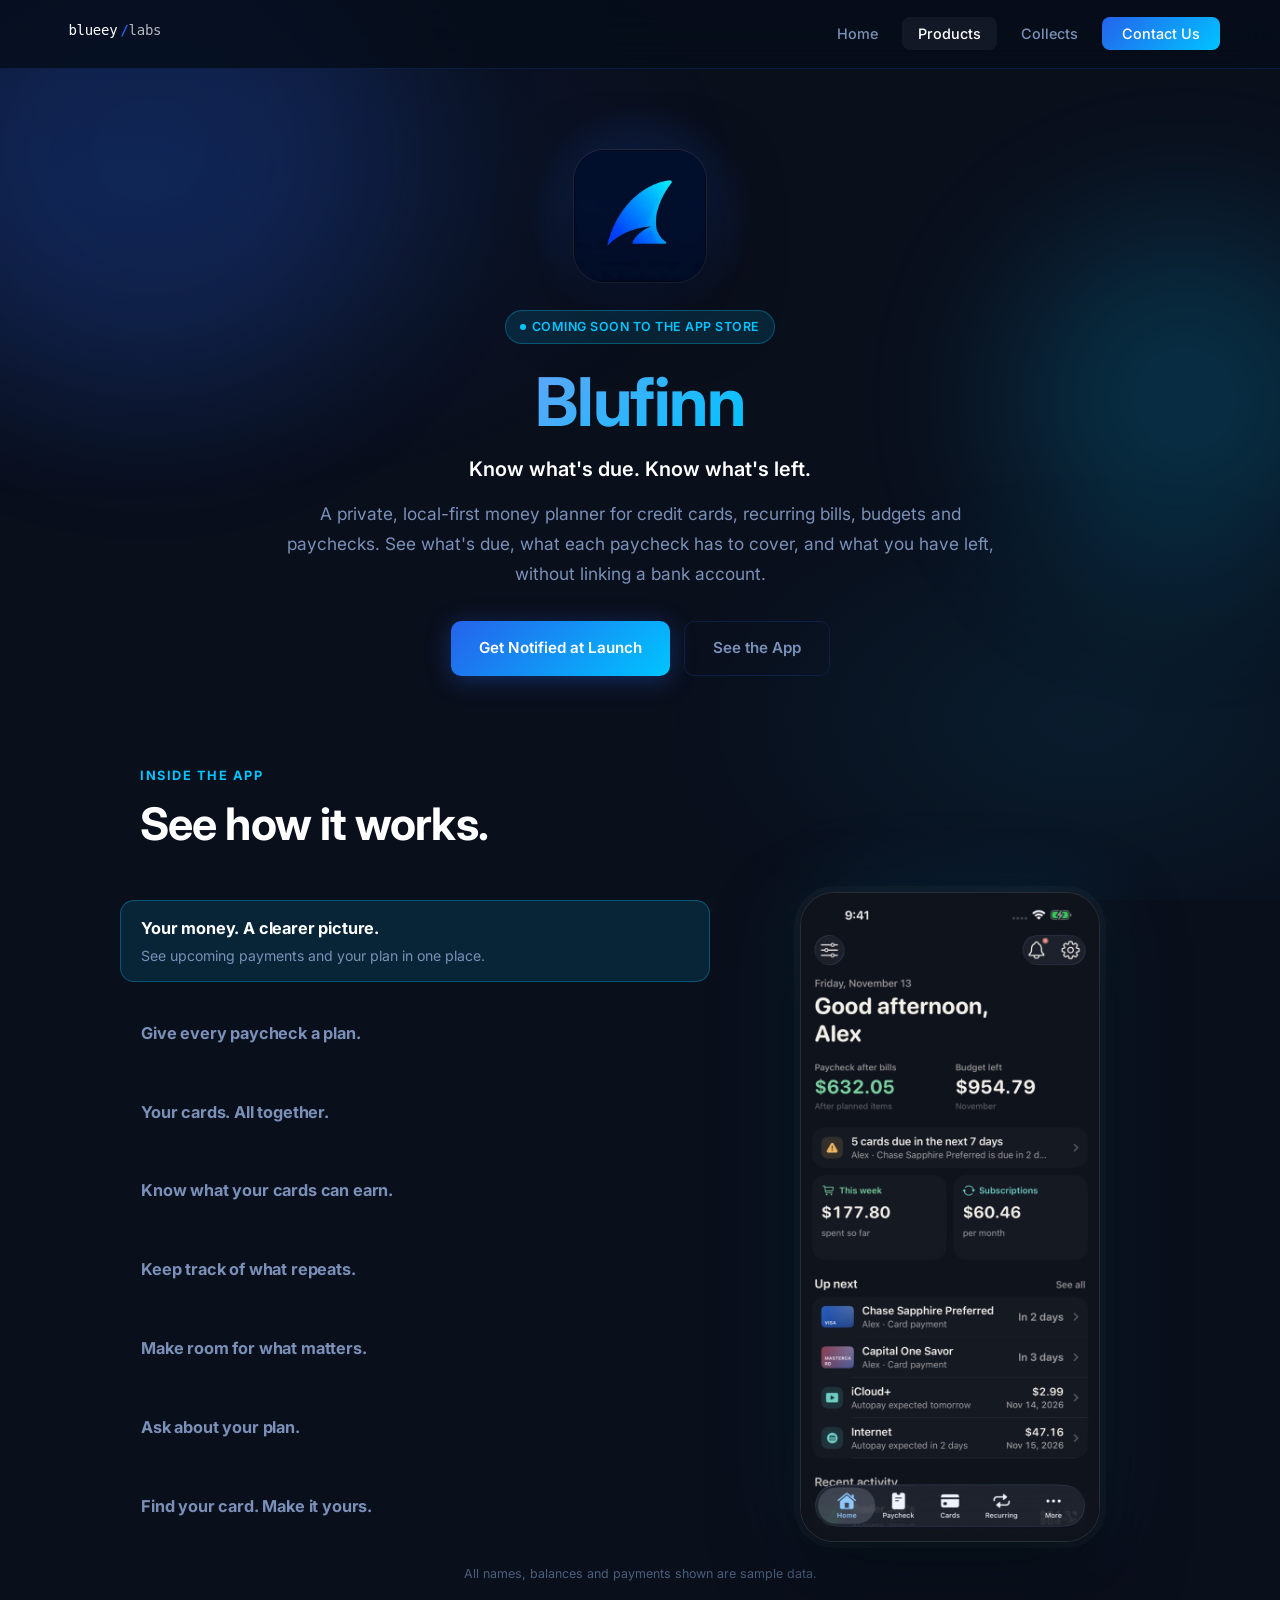
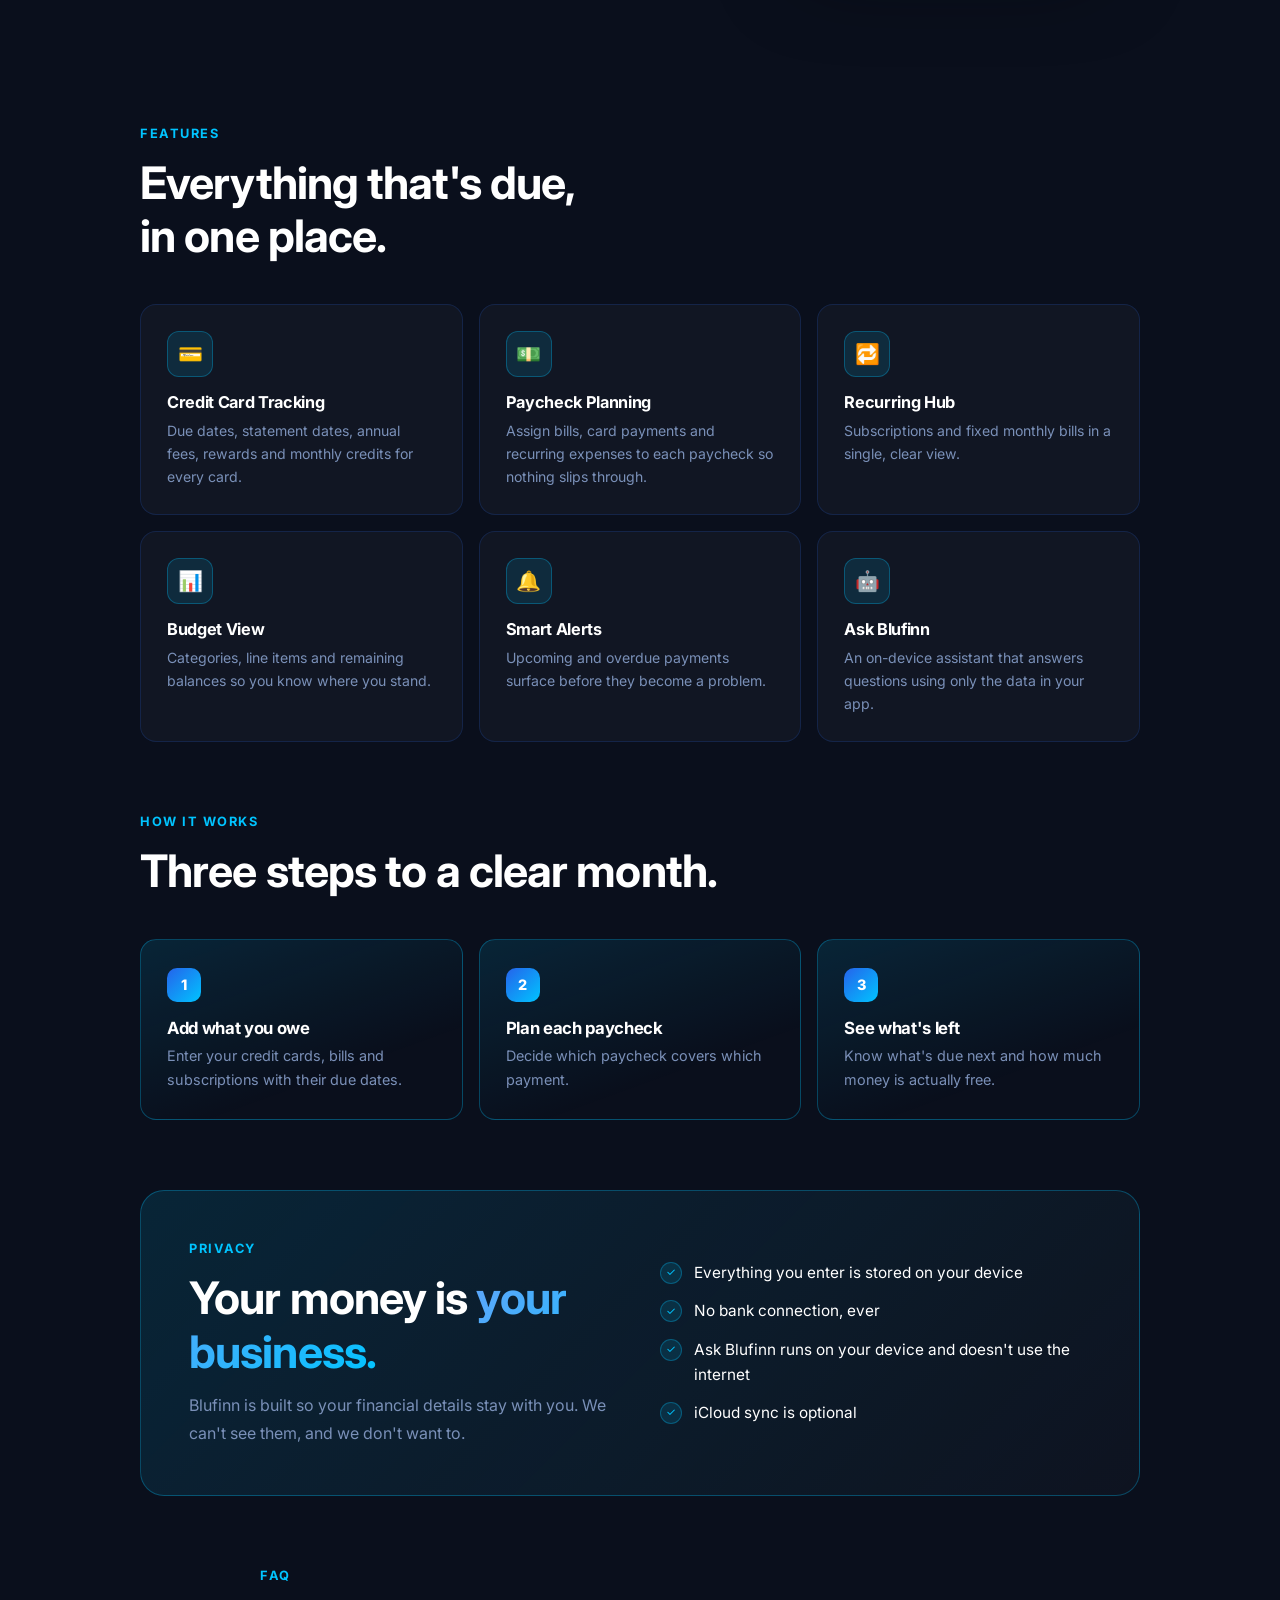
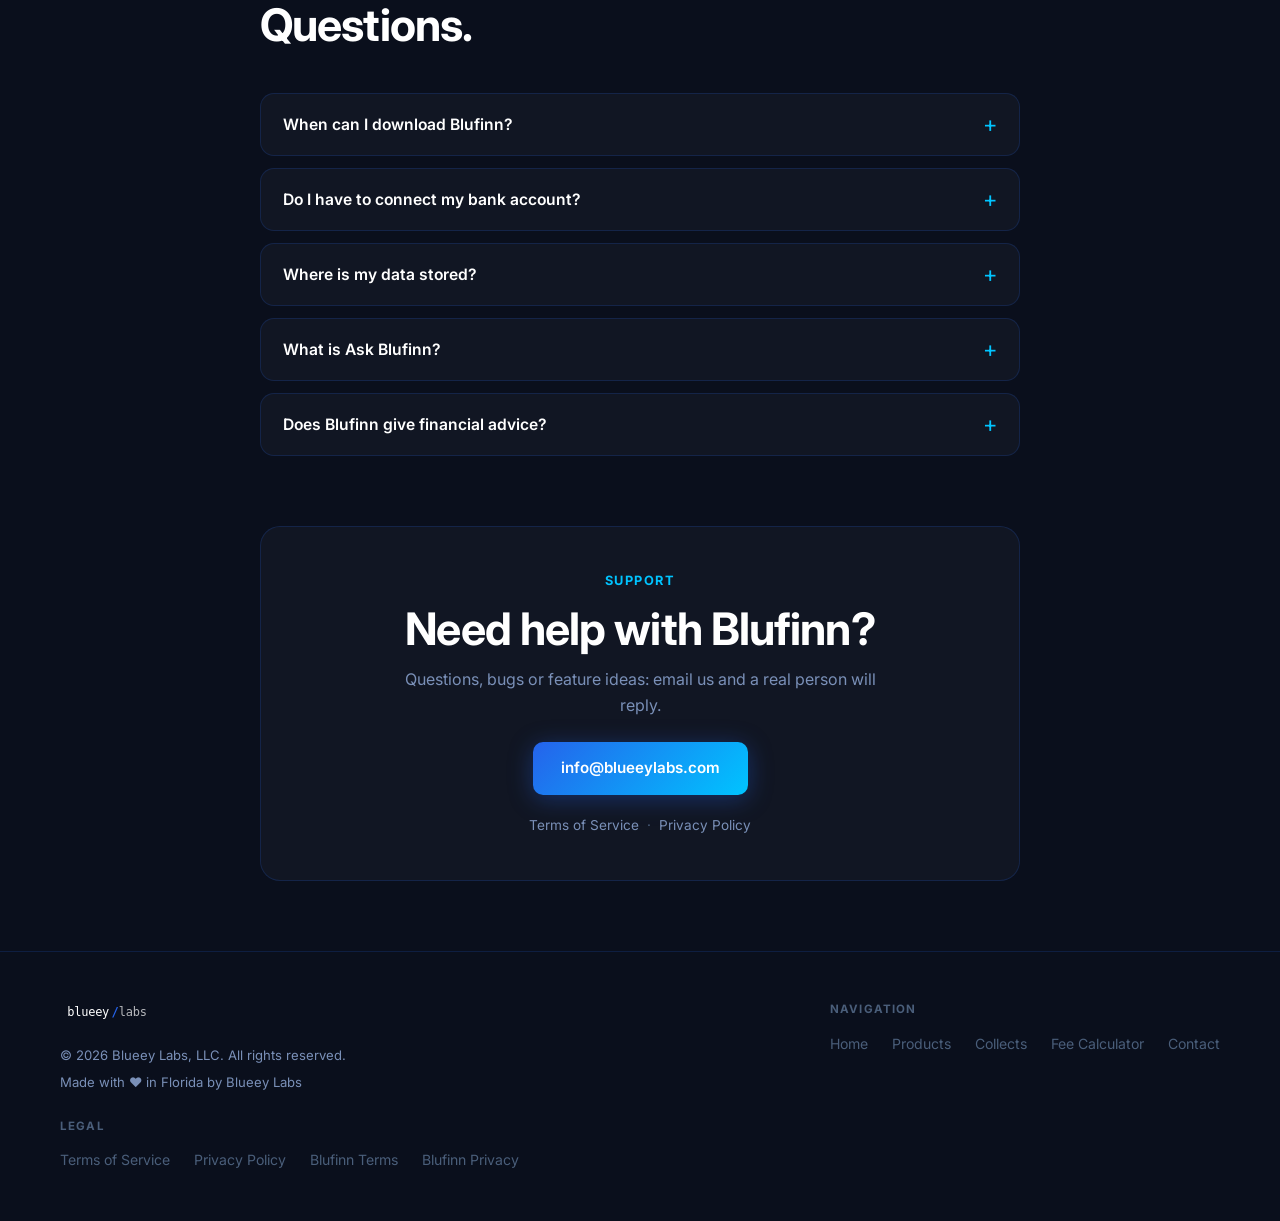
==== commit 30435274: "Redo Blufinn screenshots as a feature showcase on desktop and a swipe carousel on phones Co-Authored" ====
--- a/blufinn/index.html
+++ b/blufinn/index.html
@@ -42,18 +42,48 @@
   </div>
 </section>
 
-<section class="shots-section" id="screenshots" aria-label="Blufinn screenshots">
-  <div class="shots fade-up" tabindex="0">
-    <img src="../assets/images/blufinn/01-home.jpg" alt="Your money. A clearer picture. Blufinn Home with fictional upcoming bills, card payments and paycheck totals." width="639" height="1389" loading="eager" />
-    <img src="../assets/images/blufinn/02-paycheck.jpg" alt="Give every paycheck a plan. Paycheck balance with paid items, reserved payments and the amount left after the plan." width="639" height="1389" loading="eager" />
-    <img src="../assets/images/blufinn/03-cards.jpg" alt="Your cards. All together. Credit cards organized by owner and due date, with customizable snapshot totals." width="639" height="1389" loading="eager" />
-    <img src="../assets/images/blufinn/04-rewards.jpg" alt="Know what your cards can earn. A credit card's payment information, rewards and saved benefits." width="639" height="1389" loading="eager" />
-    <img src="../assets/images/blufinn/05-recurring.jpg" alt="Keep track of what repeats. Recurring bills and subscriptions with amounts, owners and expected autopay dates." width="639" height="1389" loading="lazy" />
-    <img src="../assets/images/blufinn/06-budget.jpg" alt="Make room for what matters. Monthly budget categories with planned amounts and money remaining." width="639" height="1389" loading="lazy" />
-    <img src="../assets/images/blufinn/07-ask-blufinn.jpg" alt="Ask about your plan. Ask Blufinn answering a question about upcoming payments using fictional entered data." width="639" height="1389" loading="lazy" />
-    <img src="../assets/images/blufinn/08-catalog.jpg" alt="Find your card. Make it yours. The searchable card catalog with issuer filters, rewards summaries and annual fees." width="639" height="1389" loading="lazy" />
-  </div>
-  <p class="shots-note">Swipe to see more. All names, balances and payments shown are sample data.</p>
+<section class="app-block shots-section" id="screenshots">
+  <div class="app-narrow">
+    <div class="section-header fade-up">
+      <div class="section-label">Inside the app</div>
+      <h2>See how it works.</h2>
+    </div>
+    <div class="shots fade-up" id="shots">
+      <figure class="shot active">
+        <figcaption><button type="button"><strong>Your money. A clearer picture.</strong><span>See upcoming payments and your plan in one place.</span></button></figcaption>
+        <img src="../assets/images/blufinn/01-home-app.jpg" alt="Blufinn Home with fictional upcoming bills, card payments and paycheck totals." width="639" height="1390" loading="eager" />
+      </figure>
+      <figure class="shot">
+        <figcaption><button type="button"><strong>Give every paycheck a plan.</strong><span>Separate paid bills, planned payments and money left.</span></button></figcaption>
+        <img src="../assets/images/blufinn/02-paycheck-app.jpg" alt="Paycheck balance with paid items, reserved payments and the amount left after the plan." width="639" height="1390" loading="eager" />
+      </figure>
+      <figure class="shot">
+        <figcaption><button type="button"><strong>Your cards. All together.</strong><span>Keep due dates, annual fees and owners organized.</span></button></figcaption>
+        <img src="../assets/images/blufinn/03-cards-app.jpg" alt="Credit cards organized by owner and due date, with customizable snapshot totals." width="639" height="1390" loading="lazy" />
+      </figure>
+      <figure class="shot">
+        <figcaption><button type="button"><strong>Know what your cards can earn.</strong><span>See the rewards and benefits you've saved.</span></button></figcaption>
+        <img src="../assets/images/blufinn/04-rewards-app.jpg" alt="A credit card's payment information, rewards and saved benefits." width="639" height="1390" loading="lazy" />
+      </figure>
+      <figure class="shot">
+        <figcaption><button type="button"><strong>Keep track of what repeats.</strong><span>Organize fixed bills, subscriptions and expected autopay.</span></button></figcaption>
+        <img src="../assets/images/blufinn/05-recurring-app.jpg" alt="Recurring bills and subscriptions with amounts, owners and expected autopay dates." width="639" height="1390" loading="lazy" />
+      </figure>
+      <figure class="shot">
+        <figcaption><button type="button"><strong>Make room for what matters.</strong><span>Build a monthly plan, category by category.</span></button></figcaption>
+        <img src="../assets/images/blufinn/06-budget-app.jpg" alt="Monthly budget categories with planned amounts and money remaining." width="639" height="1390" loading="lazy" />
+      </figure>
+      <figure class="shot">
+        <figcaption><button type="button"><strong>Ask about your plan.</strong><span>Check upcoming payments using the data you've entered.</span></button></figcaption>
+        <img src="../assets/images/blufinn/07-ask-blufinn-app.jpg" alt="Ask Blufinn answering a question about upcoming payments using fictional entered data." width="639" height="1390" loading="lazy" />
+      </figure>
+      <figure class="shot">
+        <figcaption><button type="button"><strong>Find your card. Make it yours.</strong><span>Start with the catalog, then personalize your details.</span></button></figcaption>
+        <img src="../assets/images/blufinn/08-catalog-app.jpg" alt="The searchable card catalog with issuer filters, rewards summaries and annual fees." width="639" height="1390" loading="lazy" />
+      </figure>
+    </div>
+    <p class="shots-note">All names, balances and payments shown are sample data.</p>
+  </div>
 </section>
 
 <section class="app-block" id="features">
@@ -164,5 +194,33 @@
   </div>
 </footer>
 <script src="../assets/js/main.js"></script>
+<script>
+(function () {
+  var wrap = document.getElementById('shots');
+  if (!wrap) return;
+  var shots = [].slice.call(wrap.querySelectorAll('.shot'));
+  var desktop = window.matchMedia('(min-width: 900px)');
+  var reduce = window.matchMedia('(prefers-reduced-motion: reduce)').matches;
+  var timer = null, current = 0;
+  function show(i) {
+    current = i;
+    shots.forEach(function (s, n) { s.classList.toggle('active', n === i); });
+  }
+  function stop() { if (timer) { clearInterval(timer); timer = null; } }
+  shots.forEach(function (s, i) {
+    var b = s.querySelector('button');
+    b.addEventListener('click', function () { stop(); show(i); });
+    b.addEventListener('focus', function () { stop(); show(i); });
+    b.addEventListener('mouseenter', function () { stop(); show(i); });
+  });
+  if (!reduce && 'IntersectionObserver' in window) {
+    new IntersectionObserver(function (e, obs) {
+      if (!e[0].isIntersecting) return;
+      obs.disconnect();
+      timer = setInterval(function () { if (desktop.matches) show((current + 1) % shots.length); }, 3200);
+    }, { threshold: 0.4 }).observe(wrap);
+  }
+})();
+</script>
 </body>
 </html>
--- a/assets/css/app-page.css
+++ b/assets/css/app-page.css
@@ -54,23 +54,67 @@
 .app-block .section-label { color: var(--accent); }
 
 /* ── Screenshots ── */
-.shots-section { padding: 0 0 30px; position: relative; z-index: 1; }
-.shots {
-  display: flex; gap: 18px; overflow-x: auto; scroll-snap-type: x mandatory;
-  padding: 10px max(24px, calc((100vw - 1160px) / 2)) 22px;
-  scroll-padding-inline: max(24px, calc((100vw - 1160px) / 2));
-  scrollbar-width: thin; scrollbar-color: var(--accent-border) transparent;
-  -webkit-overflow-scrolling: touch;
+.shots-section { padding-top: 20px; }
+.shots-note { text-align: center; font-size: 0.78rem; color: var(--text-muted); margin-top: 22px; }
+.shot { margin: 0; }
+.shot button {
+  all: unset; box-sizing: border-box; display: block; width: 100%; cursor: pointer;
+  font-family: inherit;
 }
-.shots:focus-visible { outline: 2px solid var(--accent); outline-offset: -2px; }
-.shots img {
-  flex: 0 0 auto; width: 272px; height: auto; border-radius: 22px; scroll-snap-align: start;
-  border: 1px solid rgba(255,255,255,0.08); box-shadow: 0 20px 50px rgba(0,0,0,0.45);
-  transition: transform 0.3s ease;
+.shot strong { display: block; font-size: 1.02rem; font-weight: 700; color: var(--text-primary); letter-spacing: -0.01em; }
+.shot span { display: block; font-size: 0.88rem; line-height: 1.55; color: var(--text-secondary); }
+.shot img {
+  display: block; height: auto; border-radius: 34px; background: #0d1117;
+  border: 1px solid rgba(255,255,255,0.12);
+  box-shadow: 0 30px 80px rgba(0,0,0,0.55), 0 0 0 6px rgba(255,255,255,0.03), 0 0 90px var(--accent-soft);
 }
-@media (hover: hover) { .shots img:hover { transform: translateY(-6px); } }
-.shots-note { text-align: center; font-size: 0.78rem; color: var(--text-muted); padding: 0 24px; }
-@media (max-width: 820px) { .shots img { width: 232px; border-radius: 18px; } .shots { gap: 14px; } }
+
+/* Desktop: pick a feature on the left, see the screen on the right */
+@media (min-width: 900px) {
+  .shots {
+    display: grid; grid-template-columns: minmax(0, 1fr) 300px; column-gap: 90px; row-gap: 6px;
+    align-items: center; padding-right: 40px;
+  }
+  .shot { display: contents; }
+  .shot figcaption { grid-column: 1; }
+  .shot button {
+    padding: 14px 20px; margin-left: -20px; width: calc(100% + 20px); border-radius: 14px; border: 1px solid transparent; position: relative;
+    transition: background 0.3s ease, border-color 0.3s ease;
+  }
+  .shot button:hover { background: rgba(255,255,255,0.03); }
+  .shot button:focus-visible { outline: 2px solid var(--accent); outline-offset: 2px; }
+  .shot strong { color: var(--text-secondary); transition: color 0.3s ease; }
+  .shot span { max-height: 0; opacity: 0; overflow: hidden; transition: max-height 0.4s ease, opacity 0.3s ease, margin 0.4s ease; }
+  .shot.active button { background: var(--accent-soft); border-color: var(--accent-border); }
+  .shot.active strong { color: var(--text-primary); }
+  .shot.active span { max-height: 60px; opacity: 1; margin-top: 4px; }
+  .shot img {
+    grid-column: 2; grid-row: 1 / span 8; width: 300px;
+    opacity: 0; transform: translateY(14px) scale(0.98);
+    transition: opacity 0.45s ease, transform 0.55s cubic-bezier(0.2, 0.7, 0.2, 1);
+  }
+  .shot.active img { opacity: 1; transform: none; }
+}
+
+/* Phone and tablet: swipe through cards */
+@media (max-width: 899px) {
+  .shots-section .app-narrow { max-width: none; }
+  .shots {
+    --w: min(74vw, 290px);
+    display: flex; gap: 16px; overflow-x: auto; scroll-snap-type: x mandatory;
+    margin: 0 -16px; padding: 6px calc(50% - var(--w) / 2 + 16px) 26px;
+    scrollbar-width: none; -webkit-overflow-scrolling: touch;
+  }
+  .shots::-webkit-scrollbar { display: none; }
+  .shot { flex: 0 0 var(--w); scroll-snap-align: center; display: flex; flex-direction: column; }
+  .shot figcaption { text-align: center; margin-bottom: 16px; min-height: 5.4em; display: flex; align-items: flex-end; }
+  .shot button { cursor: default; }
+  .shot span { margin-top: 4px; }
+  .shot img { width: 100%; border-radius: 30px; box-shadow: 0 16px 40px rgba(0,0,0,0.5), 0 0 0 5px rgba(255,255,255,0.03); }
+  .shots-note { margin-top: 4px; }
+  .shots-note::before { content: 'Swipe to see more. '; }
+}
+@media (prefers-reduced-motion: reduce) { .shot img, .shot span, .shot button { transition: none; } }
 
 /* ── Features ── */
 .feat-grid { display: grid; grid-template-columns: repeat(3, 1fr); gap: 16px; }
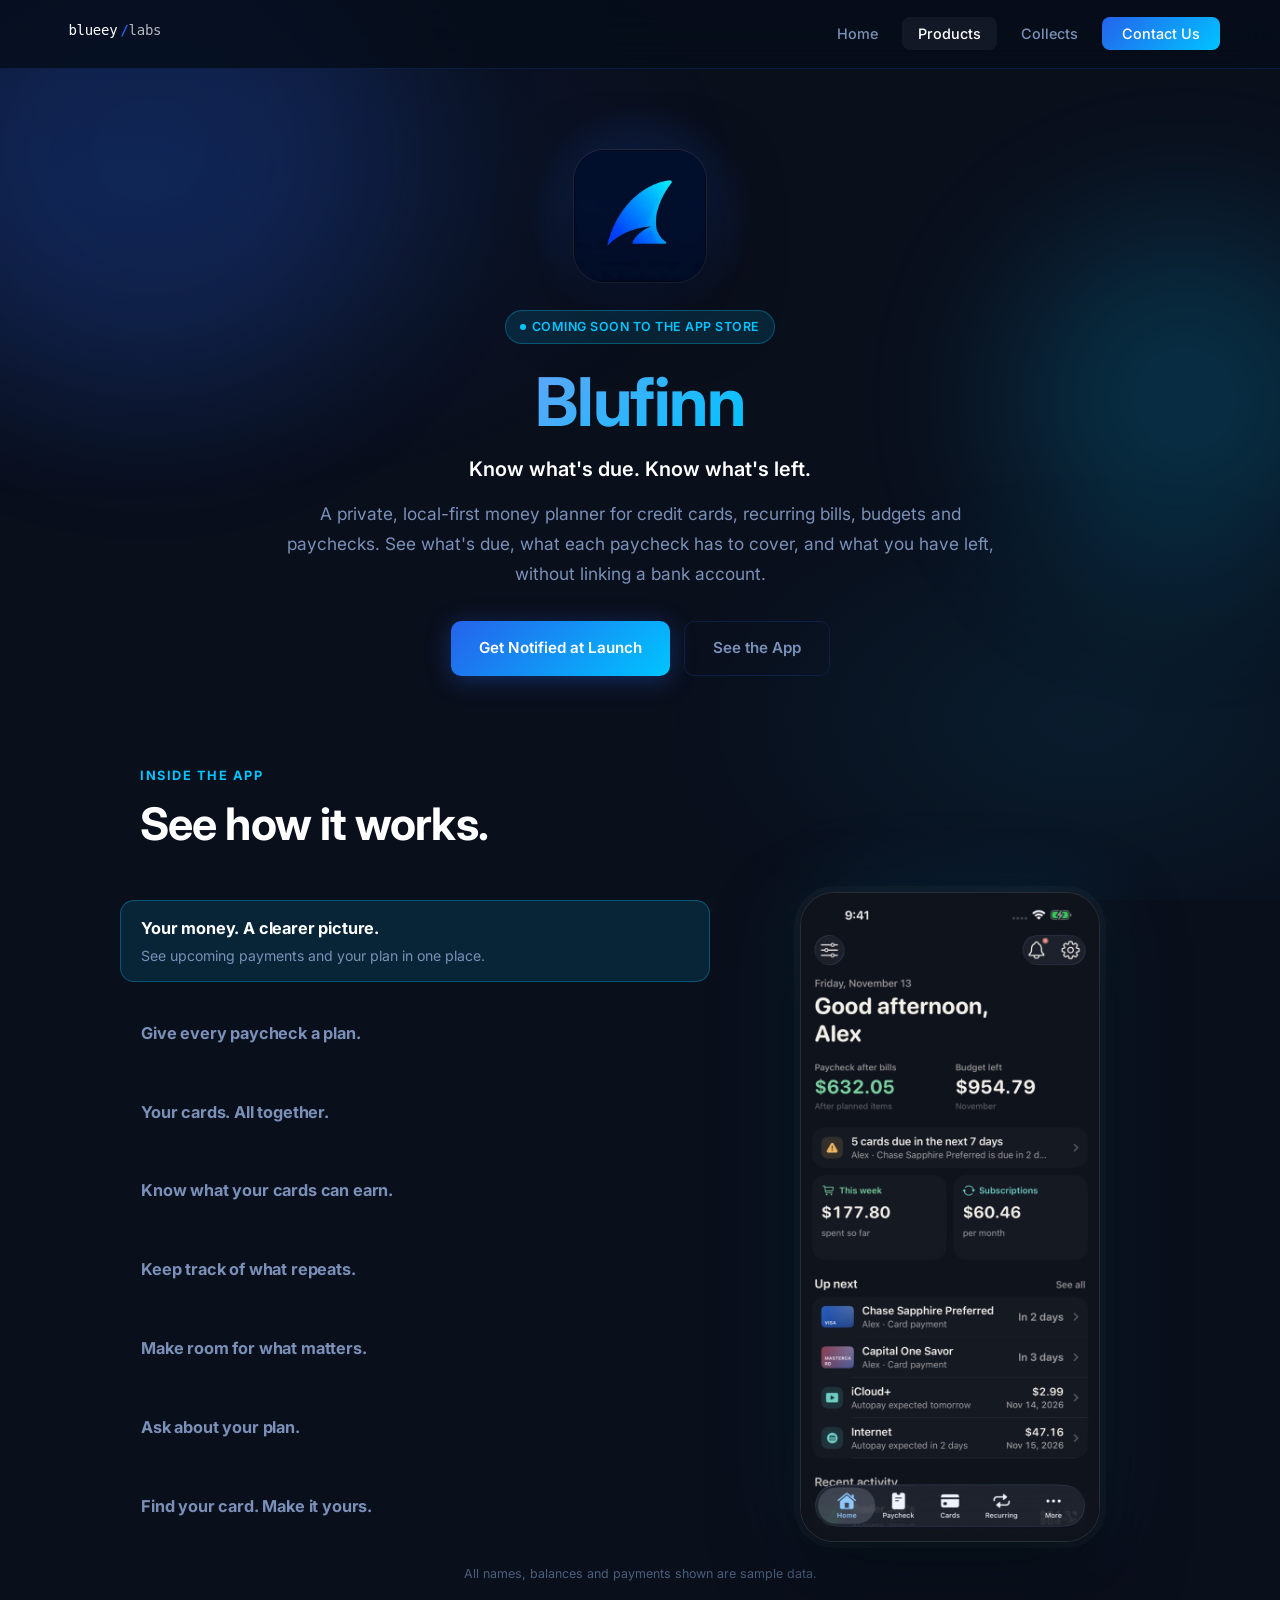
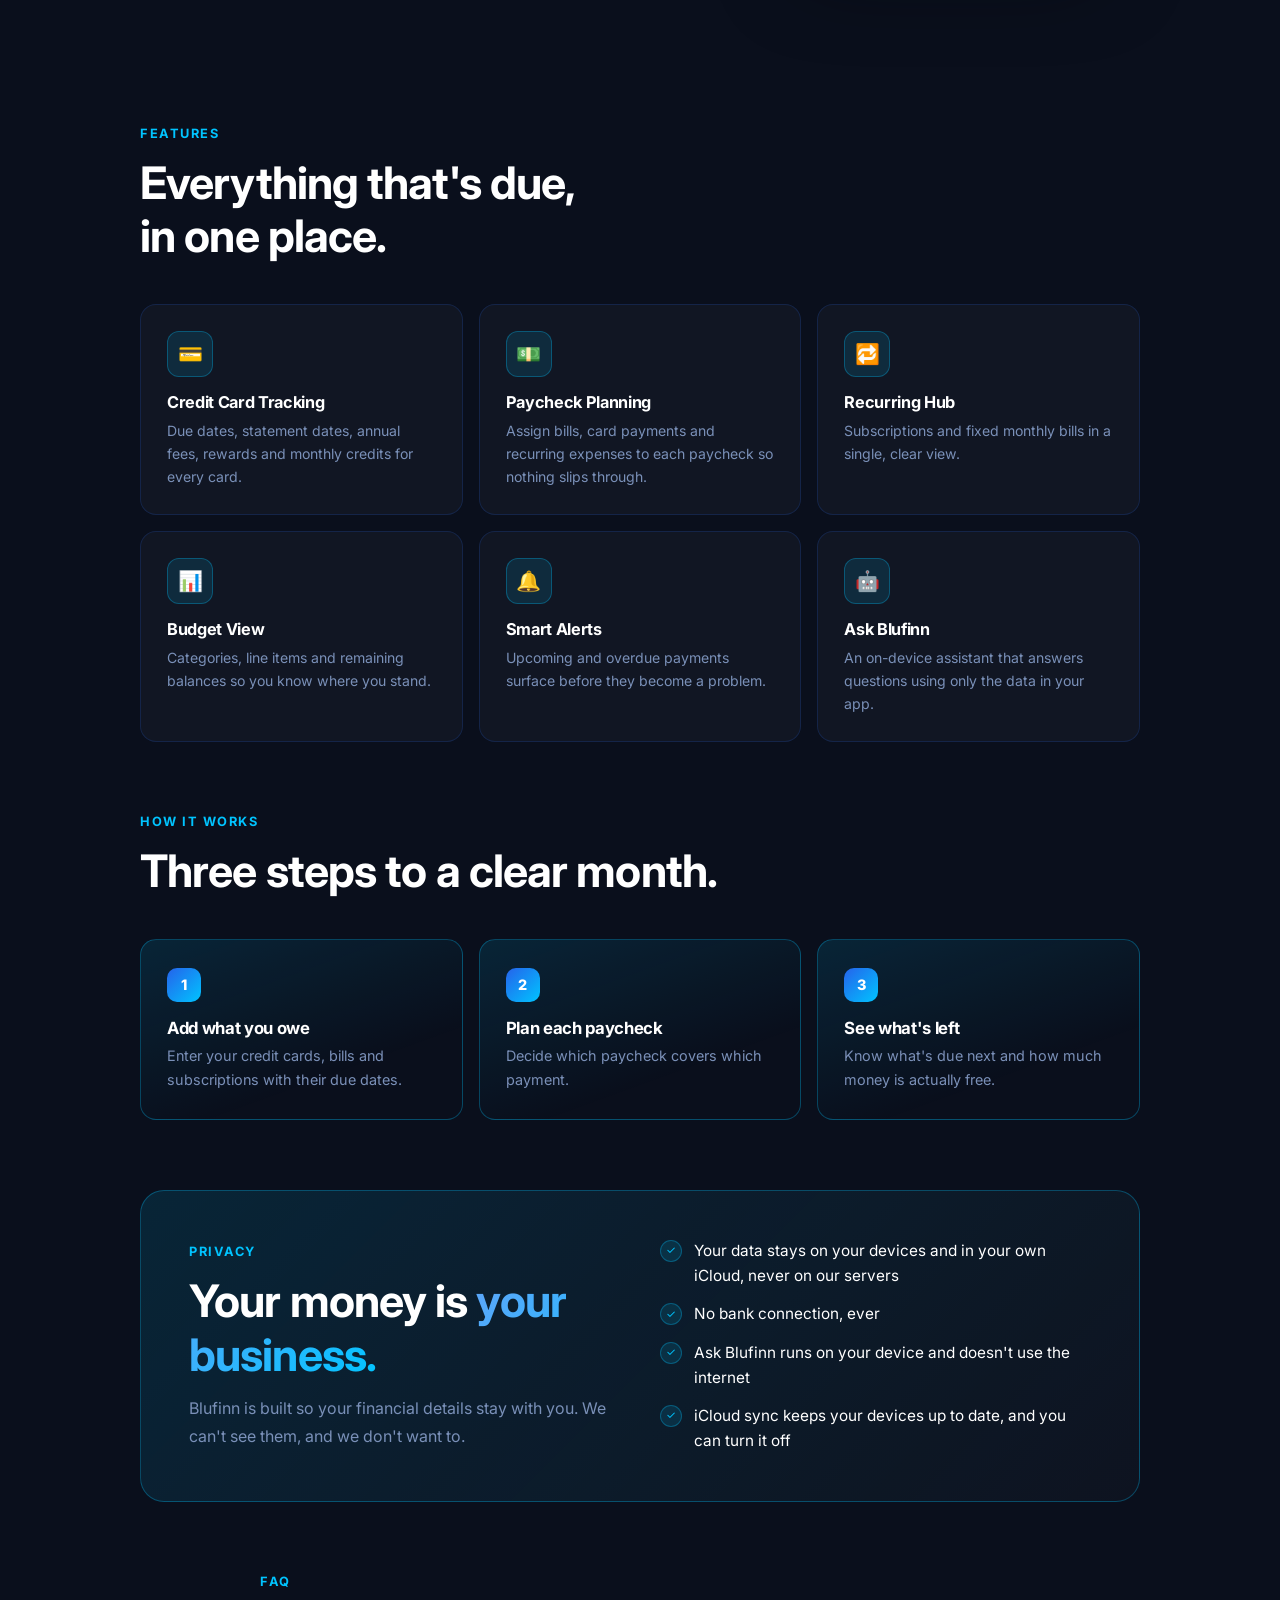
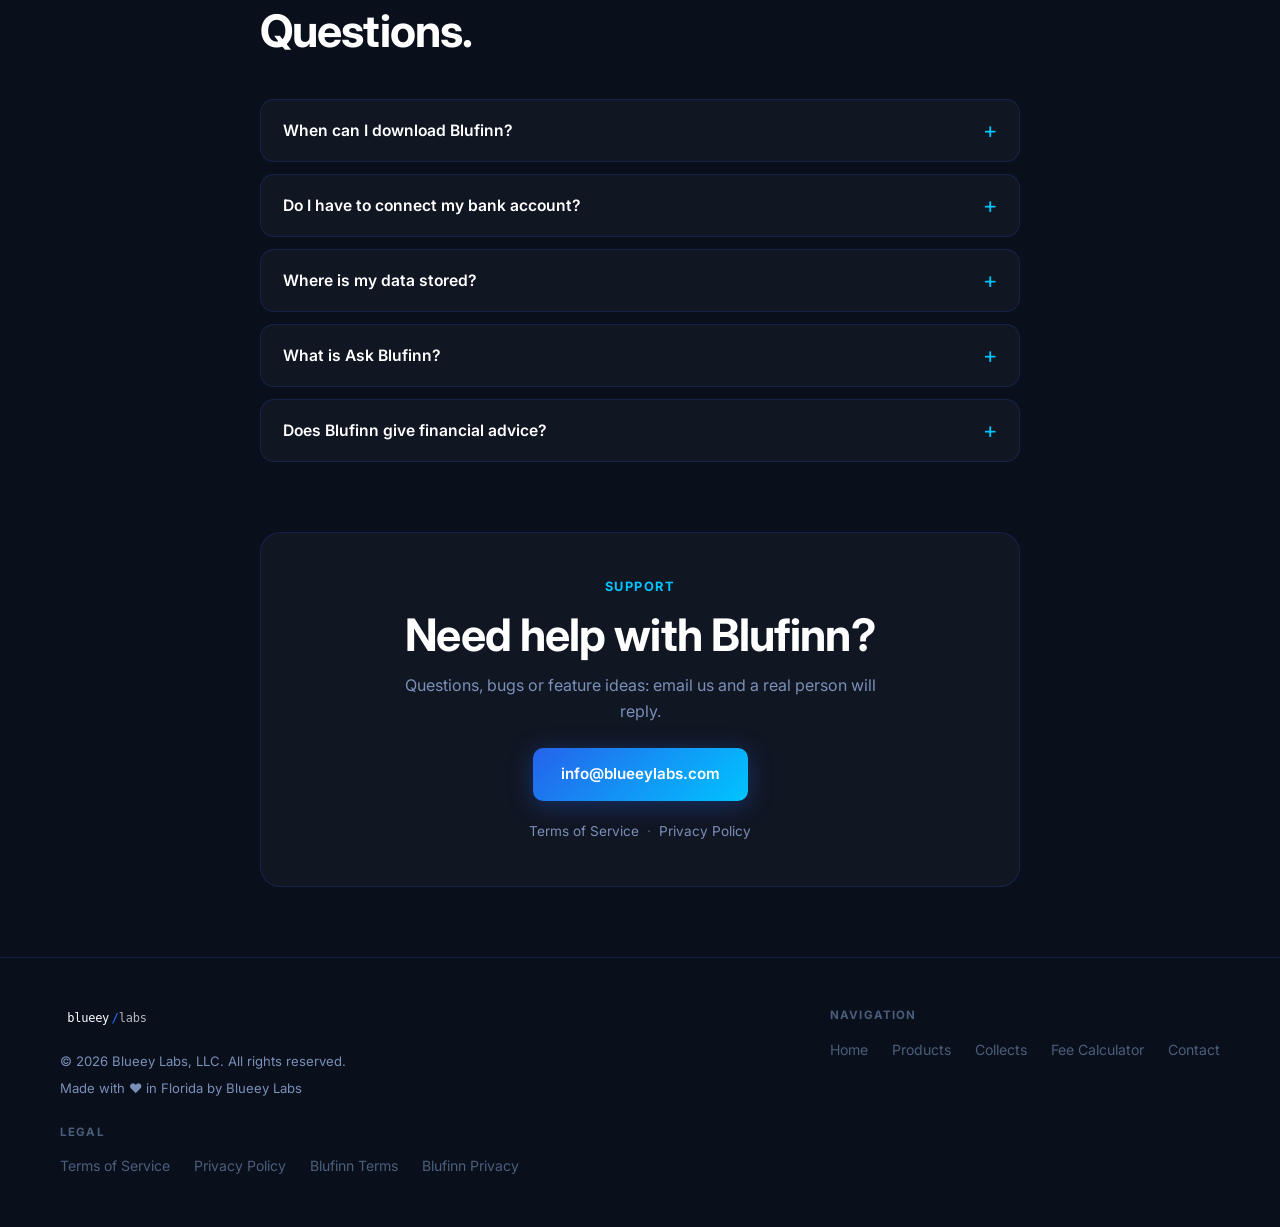
==== commit 09a14e61: "Update privacy policies and terms for analytics, Collects, fee calculator, iCloud sync and card cata" ====
--- a/blufinn/index.html
+++ b/blufinn/index.html
@@ -126,10 +126,10 @@
         <p>Blufinn is built so your financial details stay with you. We can't see them, and we don't want to.</p>
       </div>
       <ul class="check-list">
-        <li>Everything you enter is stored on your device</li>
+        <li>Your data stays on your devices and in your own iCloud, never on our servers</li>
         <li>No bank connection, ever</li>
         <li>Ask Blufinn runs on your device and doesn't use the internet</li>
-        <li>iCloud sync is optional</li>
+        <li>iCloud sync keeps your devices up to date, and you can turn it off</li>
       </ul>
     </div>
   </div>
@@ -144,7 +144,7 @@
     <div class="faq fade-up">
       <details><summary>When can I download Blufinn?</summary><p>Blufinn is coming soon to the App Store for iPhone. <a href="../contact.html">Send us a message</a> and we'll let you know when it launches.</p></details>
       <details><summary>Do I have to connect my bank account?</summary><p>No. Blufinn never connects to your bank. You enter your cards, bills and paychecks yourself.</p></details>
-      <details><summary>Where is my data stored?</summary><p>On your device. Blueey Labs has no access to it. If you turn on optional iCloud sync, your data syncs across your own Apple devices through Apple's iCloud.</p></details>
+      <details><summary>Where is my data stored?</summary><p>On your device and, if you're signed in to iCloud, in your own private iCloud account so it syncs across your Apple devices. Blueey Labs has no access to it. You can turn iCloud sync off in iOS Settings.</p></details>
       <details><summary>What is Ask Blufinn?</summary><p>An assistant built into the app that answers questions using only the data already on your device. It doesn't connect to the internet.</p></details>
       <details><summary>Does Blufinn give financial advice?</summary><p>No. Blufinn is a personal planning tool that helps you organize your own information. It isn't financial, investment, tax or legal advice.</p></details>
     </div>
